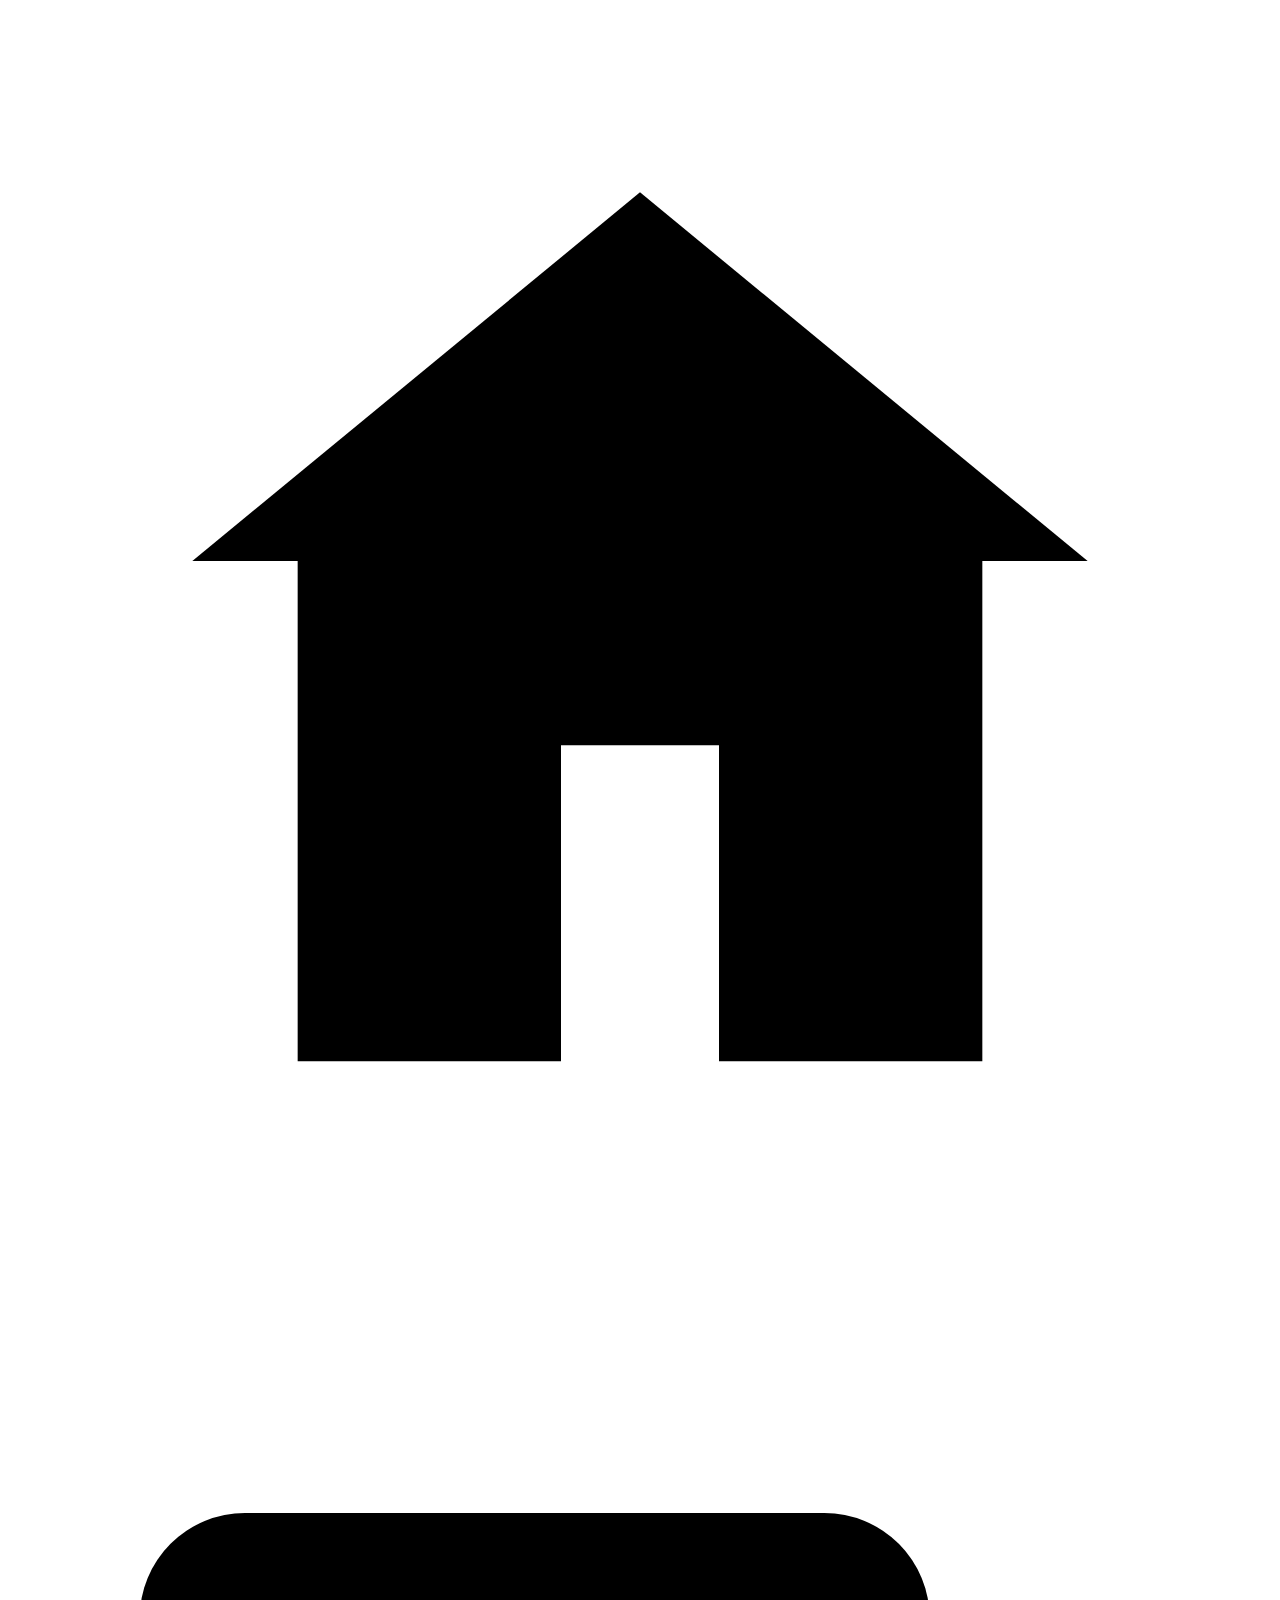
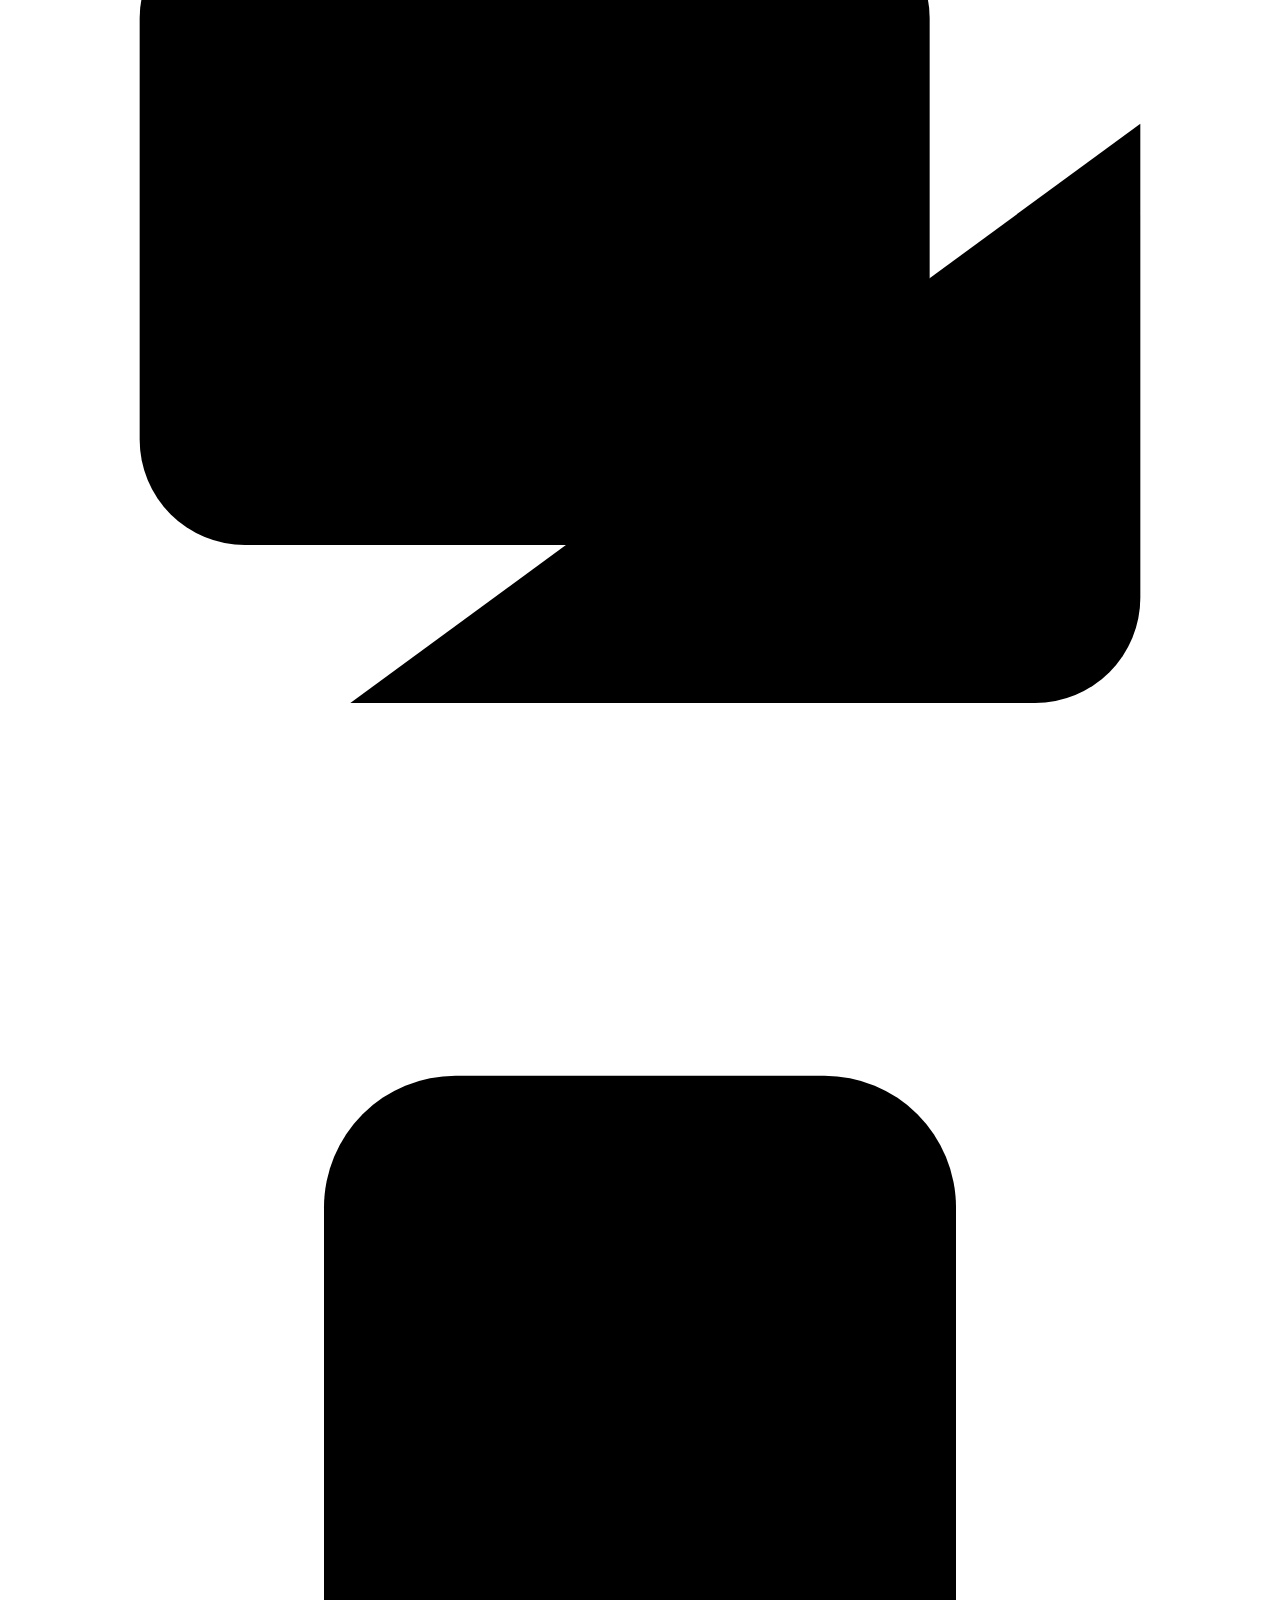
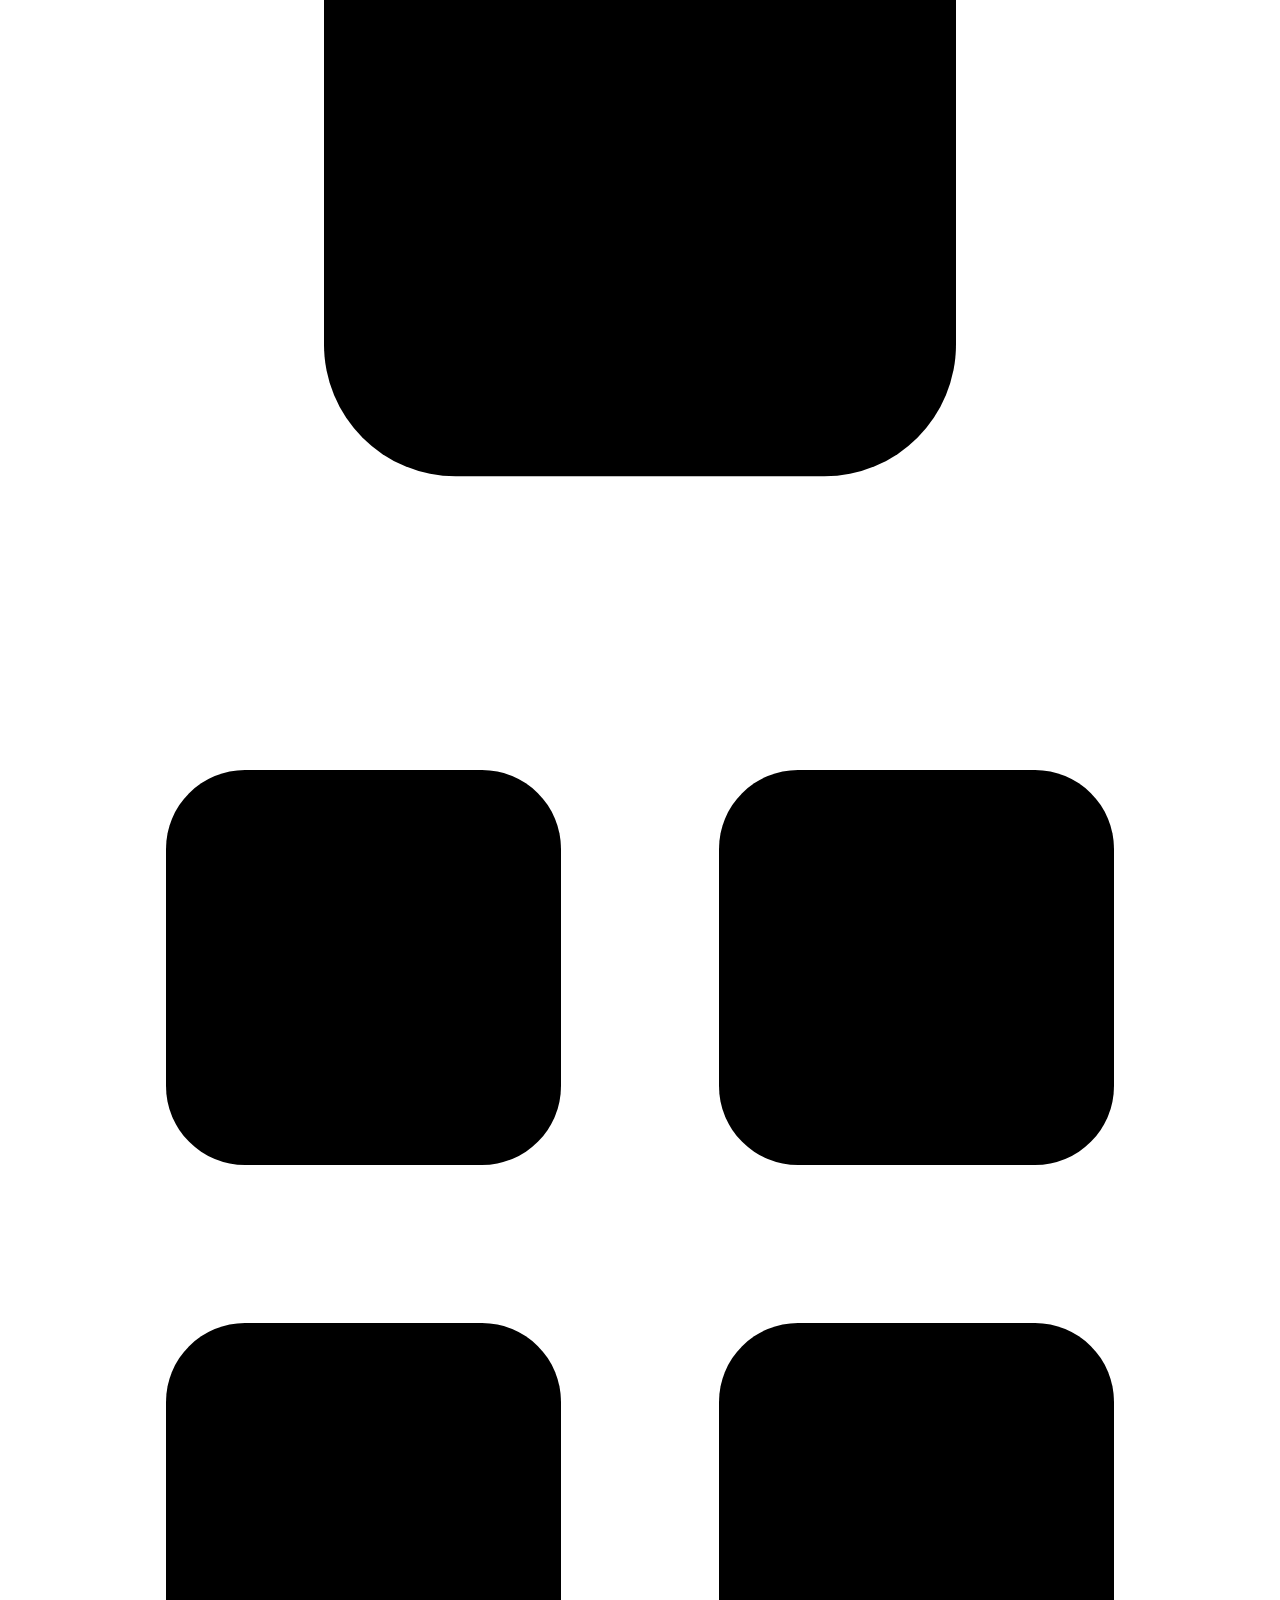
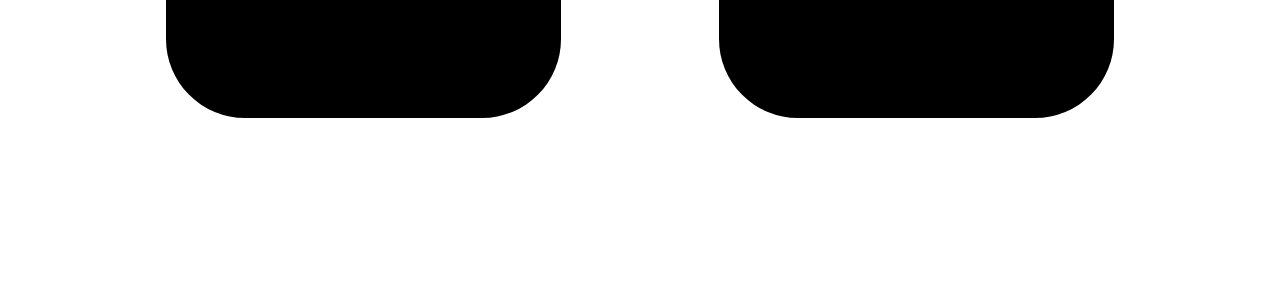
==== vidshelf/static/index.html @ 4d14dcc8 "VidShelf: media tab (all / videos / photos) and smoother motion - The videos tab becomes Media: All " ====
<!doctype html>
<html lang="ko">
<head>
<meta charset="utf-8">
<meta name="viewport" content="width=device-width, initial-scale=1, viewport-fit=cover">
<meta name="theme-color" content="#F4F3EF">
<title>VidShelf</title>
<link rel="icon" href="data:image/svg+xml,%3Csvg xmlns='http://www.w3.org/2000/svg' viewBox='0 0 32 32'%3E%3Crect width='32' height='32' rx='7' fill='%23e8a33d'/%3E%3Cpath d='M12 9l11 7-11 7z' fill='%230f1115'/%3E%3C/svg%3E">
<link rel="stylesheet" href="https://fonts.googleapis.com/css2?family=IBM+Plex+Sans+KR:wght@400;500;600;700&display=swap">
<link rel="stylesheet" href="/style.css">
<script>
/* 첫 화면이 그려지기 전에 테마 적용 (시스템 / 라이트 / 다크) */
(function () {
  var pref = "system";
  try { pref = localStorage.getItem("vs-theme") || "system"; } catch (e) {}
  var sysDark;
  try { sysDark = window.VidShelfApp ? VidShelfApp.isSystemDark() : matchMedia("(prefers-color-scheme: dark)").matches; } catch (e) { sysDark = false; }
  document.documentElement.dataset.theme = pref === "dark" || (pref === "system" && sysDark) ? "dark" : "light";
})();
</script>
</head>
<body>
<header class="topbar">
  <div id="jobbar" class="jobbar" hidden></div>
  <nav class="tabs" aria-label="메뉴">
    <a href="#/home" data-tab="home" aria-label="홈" title="홈"><svg class="ico" viewBox="0 0 24 24" aria-hidden="true"><path d="M3.5 10.5L12 3.5l8.5 7"/><path d="M5.5 9v11h5v-6h3v6h5V9"/></svg></a>
    <a href="#/media" data-tab="media" aria-label="미디어" title="미디어 (동영상·사진)"><svg class="ico" viewBox="0 0 24 24" aria-hidden="true"><rect x="2.5" y="4.5" width="15" height="12" rx="2"/><path d="M8.5 8l4 2.5-4 2.5z"/><path d="M6.5 19.5h13a2 2 0 0 0 2-2v-9"/></svg></a>
    <a href="#/shorts" data-tab="shorts" aria-label="숏폼" title="숏폼 (2분 이하)"><svg class="ico" viewBox="0 0 24 24" aria-hidden="true"><rect x="6" y="2.5" width="12" height="19" rx="2.5"/><path d="M10.5 9.5l4 2.5-4 2.5z"/></svg></a>
    <a href="#/comics" data-tab="comics" id="tab-comics" aria-label="만화" title="만화" hidden><svg class="ico" viewBox="0 0 24 24" aria-hidden="true"><path d="M12 6.5C10 5 7 4.5 3.5 5v13.5C7 18 10 18.5 12 20c2-1.5 5-2 8.5-1.5V5C17 4.5 14 5 12 6.5z"/><path d="M12 6.5V20"/></svg></a>
    <a href="#/library" data-tab="library" aria-label="보관함" title="보관함 (사진·출연자·태그·설정)"><svg class="ico" viewBox="0 0 24 24" aria-hidden="true"><rect x="3" y="3" width="7.5" height="7.5" rx="1.5"/><rect x="13.5" y="3" width="7.5" height="7.5" rx="1.5"/><rect x="3" y="13.5" width="7.5" height="7.5" rx="1.5"/><rect x="13.5" y="13.5" width="7.5" height="7.5" rx="1.5"/></svg></a>
  </nav>
</header>
<main id="app"></main>
<div id="toast" class="toast" hidden></div>
<script src="/app.js"></script>
</body>
</html>
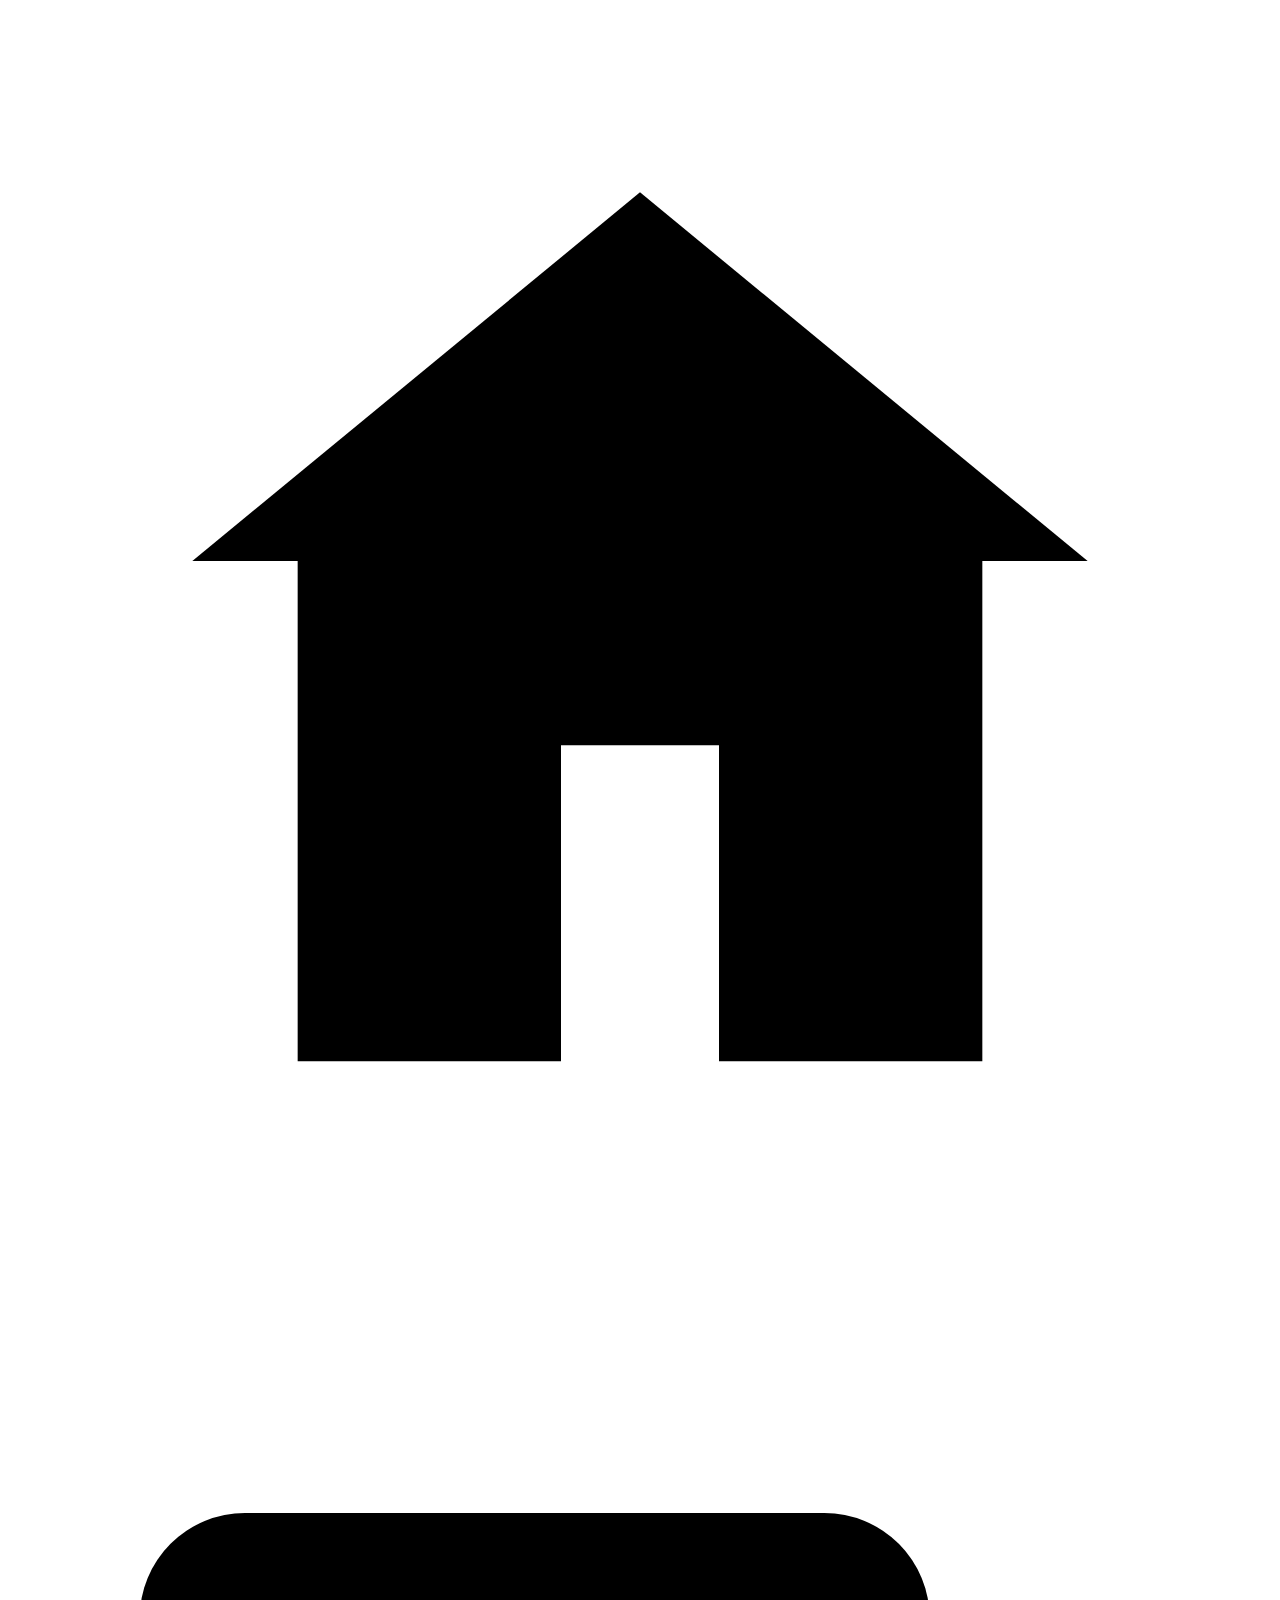
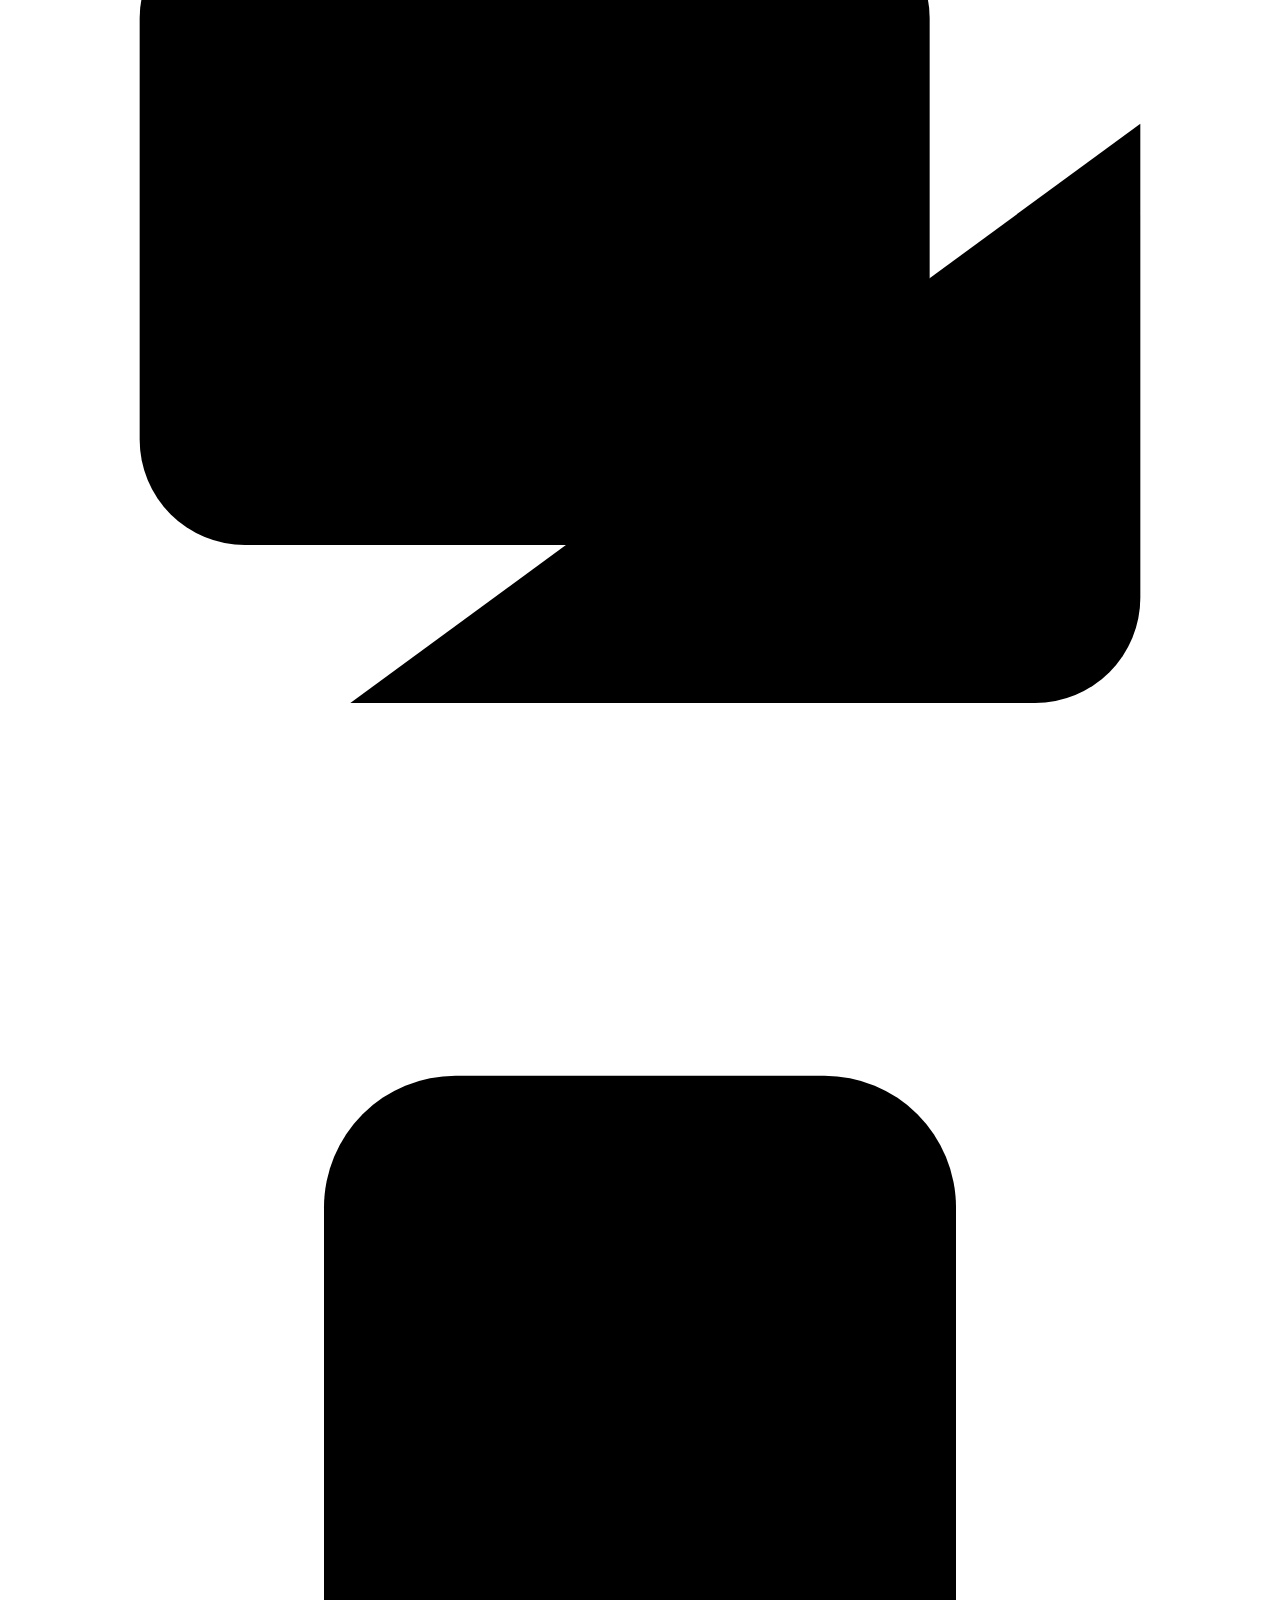
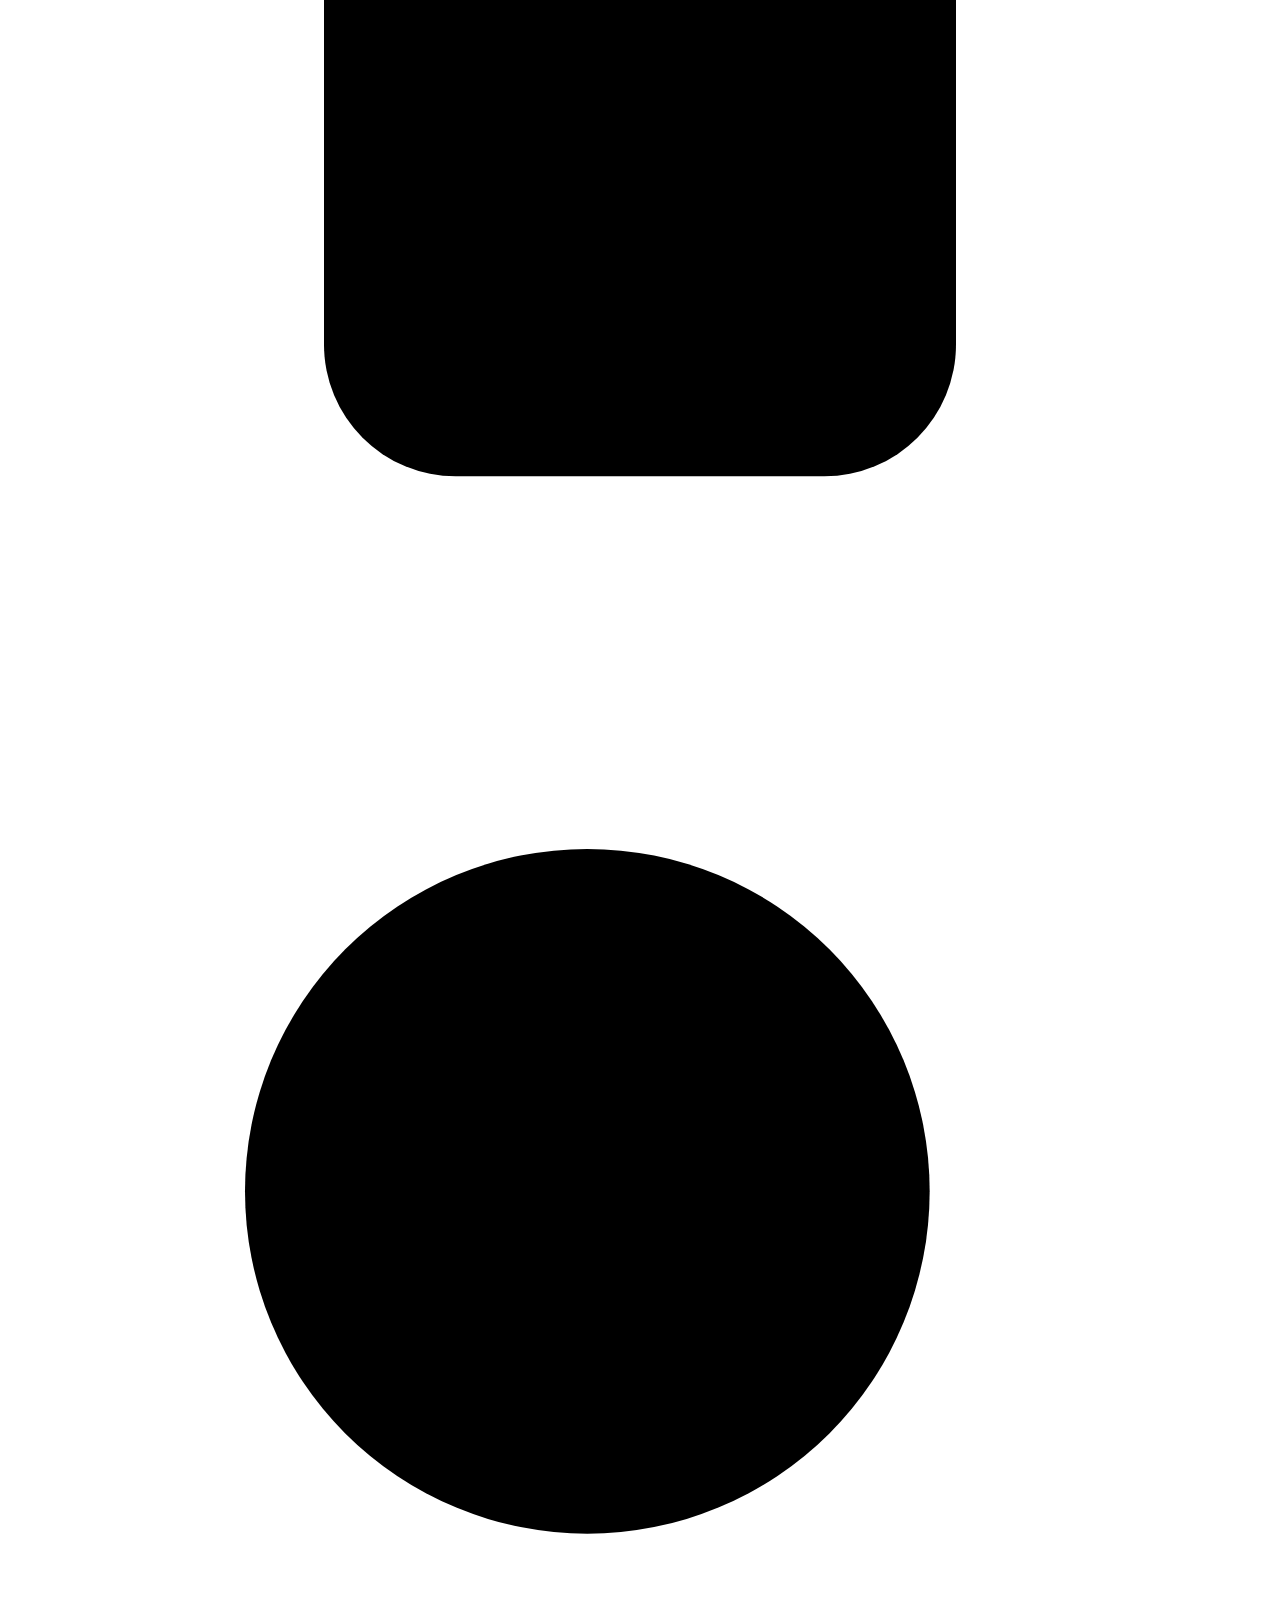
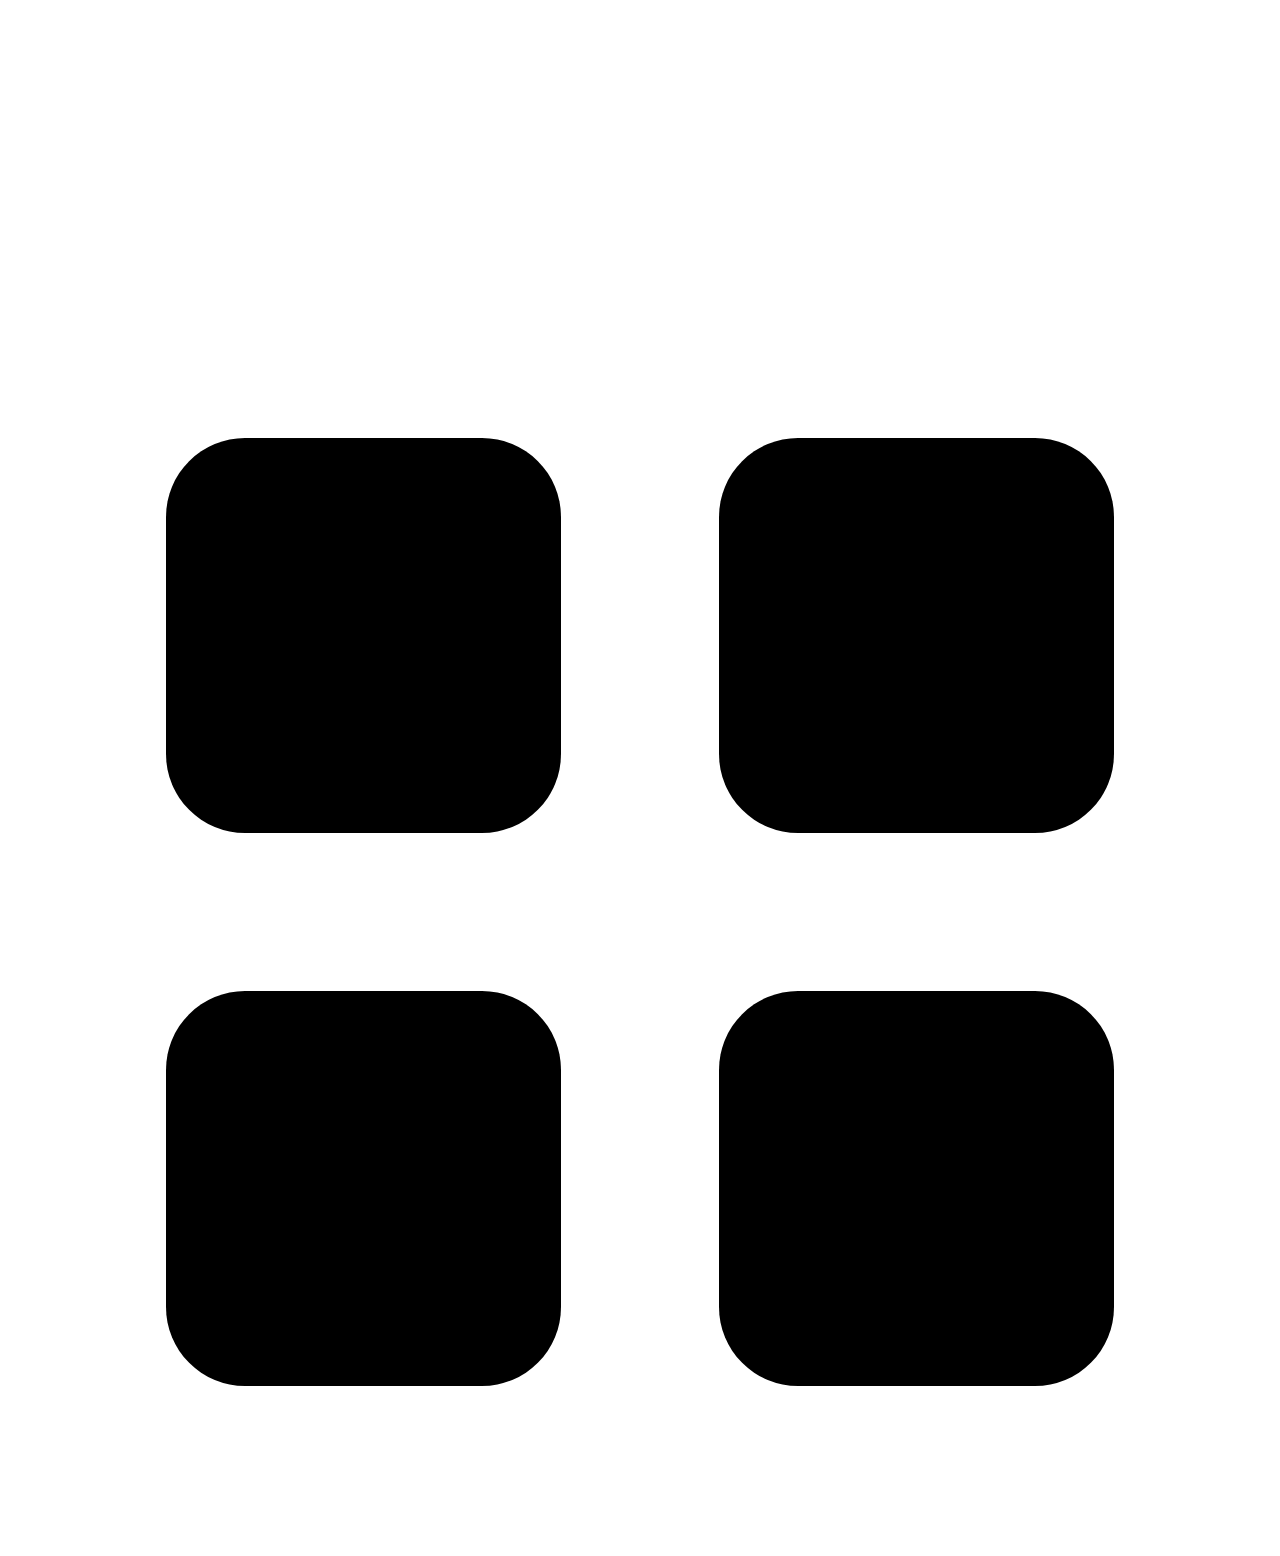
==== commit ea538437: "VidShelf 7.2: explore tab with performer cards, tag and age filters; settings tab cleanup Co-Authore" ====
--- a/vidshelf/static/index.html
+++ b/vidshelf/static/index.html
@@ -26,8 +26,8 @@
     <a href="#/home" data-tab="home" aria-label="홈" title="홈"><svg class="ico" viewBox="0 0 24 24" aria-hidden="true"><path d="M3.5 10.5L12 3.5l8.5 7"/><path d="M5.5 9v11h5v-6h3v6h5V9"/></svg></a>
     <a href="#/media" data-tab="media" aria-label="미디어" title="미디어 (동영상·사진)"><svg class="ico" viewBox="0 0 24 24" aria-hidden="true"><rect x="2.5" y="4.5" width="15" height="12" rx="2"/><path d="M8.5 8l4 2.5-4 2.5z"/><path d="M6.5 19.5h13a2 2 0 0 0 2-2v-9"/></svg></a>
     <a href="#/shorts" data-tab="shorts" aria-label="숏폼" title="숏폼 (2분 이하)"><svg class="ico" viewBox="0 0 24 24" aria-hidden="true"><rect x="6" y="2.5" width="12" height="19" rx="2.5"/><path d="M10.5 9.5l4 2.5-4 2.5z"/></svg></a>
-    <a href="#/comics" data-tab="comics" id="tab-comics" aria-label="만화" title="만화" hidden><svg class="ico" viewBox="0 0 24 24" aria-hidden="true"><path d="M12 6.5C10 5 7 4.5 3.5 5v13.5C7 18 10 18.5 12 20c2-1.5 5-2 8.5-1.5V5C17 4.5 14 5 12 6.5z"/><path d="M12 6.5V20"/></svg></a>
-    <a href="#/library" data-tab="library" aria-label="보관함" title="보관함 (사진·출연자·태그·설정)"><svg class="ico" viewBox="0 0 24 24" aria-hidden="true"><rect x="3" y="3" width="7.5" height="7.5" rx="1.5"/><rect x="13.5" y="3" width="7.5" height="7.5" rx="1.5"/><rect x="3" y="13.5" width="7.5" height="7.5" rx="1.5"/><rect x="13.5" y="13.5" width="7.5" height="7.5" rx="1.5"/></svg></a>
+    <a href="#/explore" data-tab="explore" aria-label="탐색" title="탐색 (출연자)"><svg class="ico" viewBox="0 0 24 24" aria-hidden="true"><circle cx="11" cy="11" r="6.5"/><path d="M16 16l4.5 4.5"/></svg></a>
+    <a href="#/library" data-tab="library" aria-label="설정" title="설정 (즐겨찾기·시청 기록·파일·설정)"><svg class="ico" viewBox="0 0 24 24" aria-hidden="true"><rect x="3" y="3" width="7.5" height="7.5" rx="1.5"/><rect x="13.5" y="3" width="7.5" height="7.5" rx="1.5"/><rect x="3" y="13.5" width="7.5" height="7.5" rx="1.5"/><rect x="13.5" y="13.5" width="7.5" height="7.5" rx="1.5"/></svg></a>
   </nav>
 </header>
 <main id="app"></main>
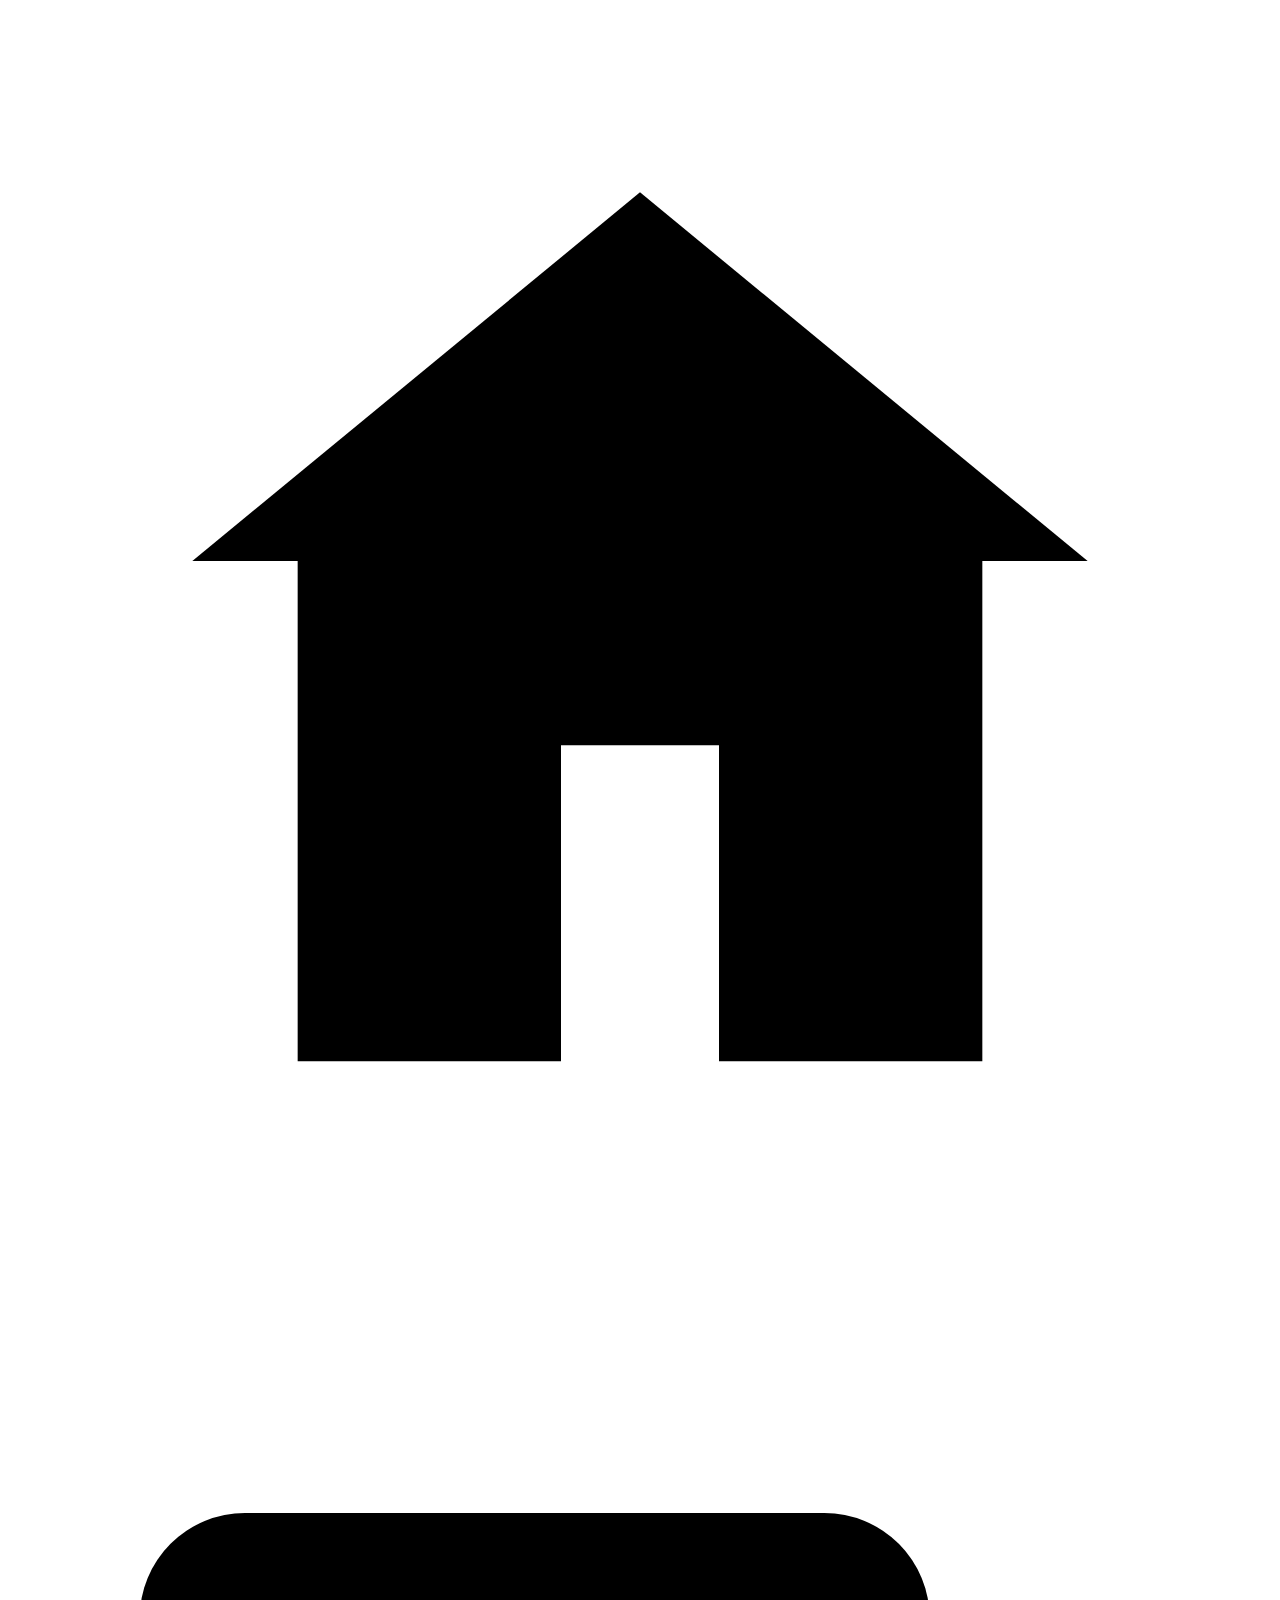
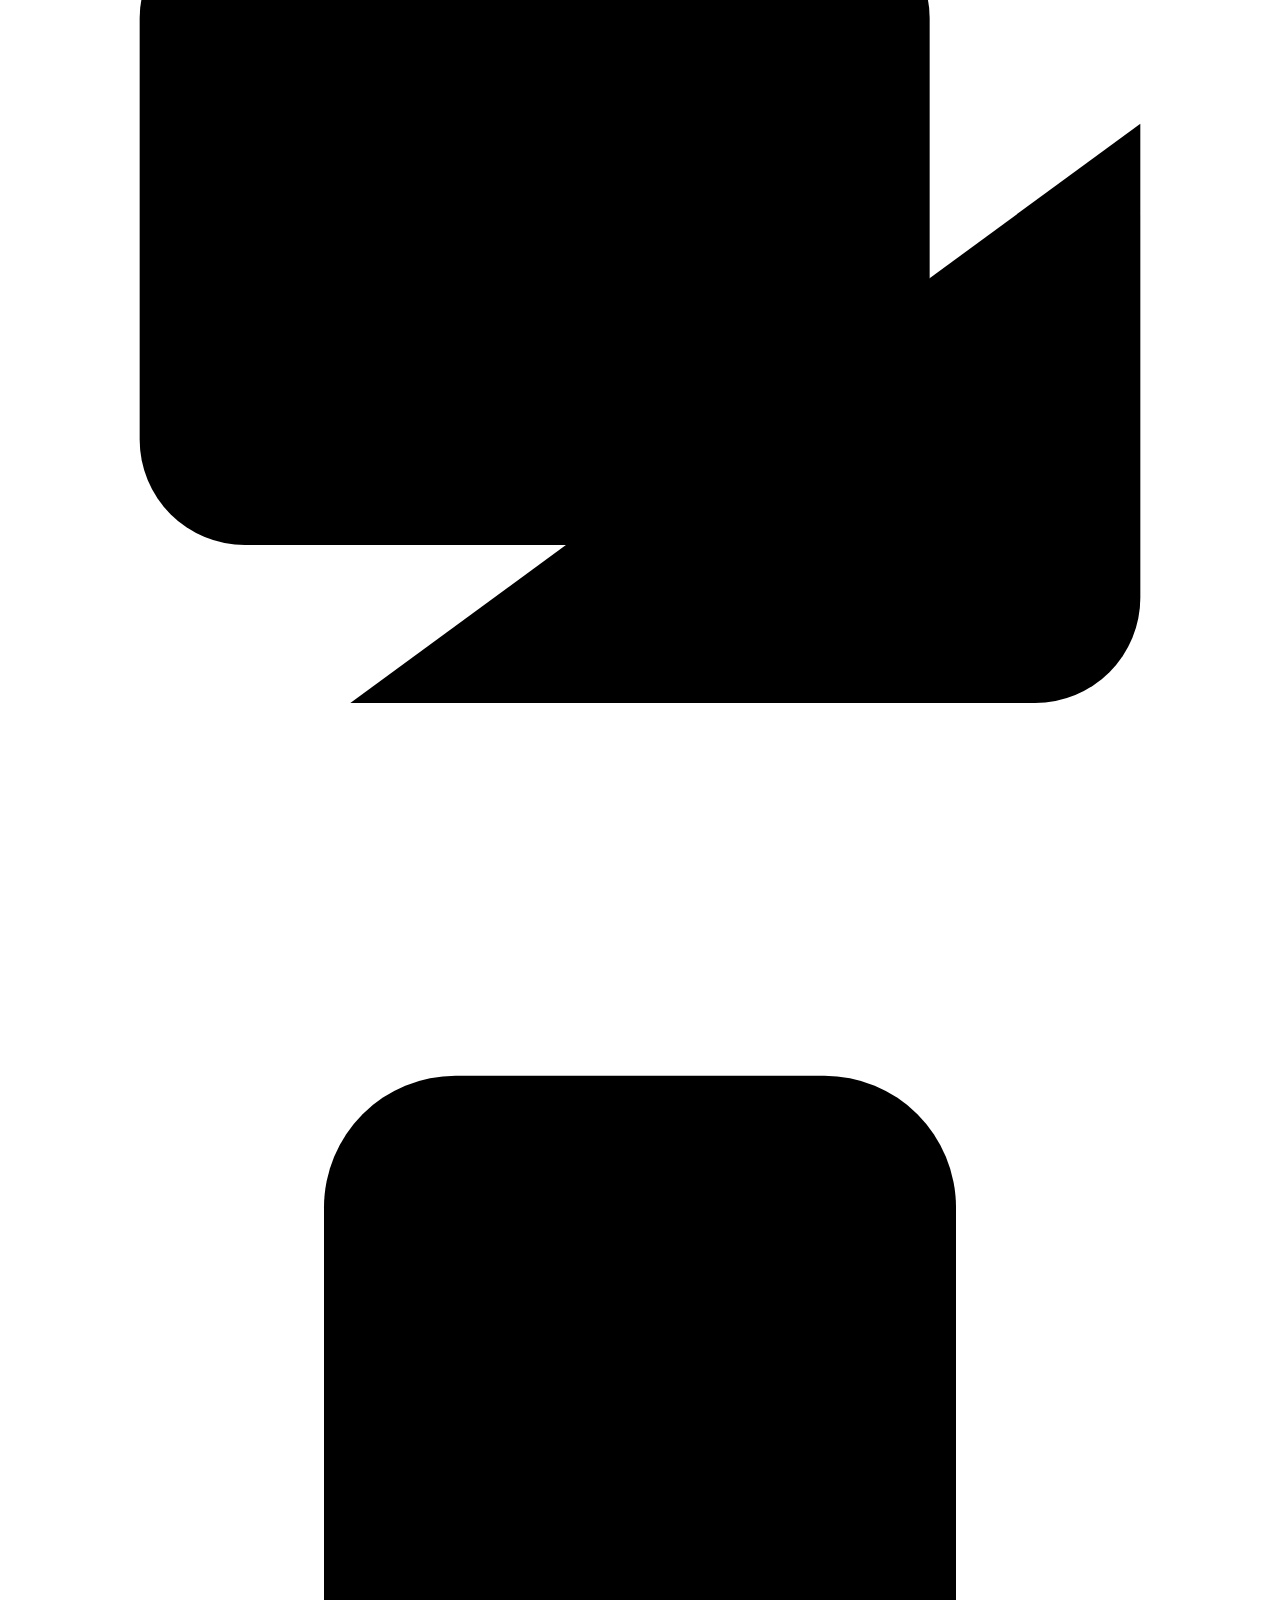
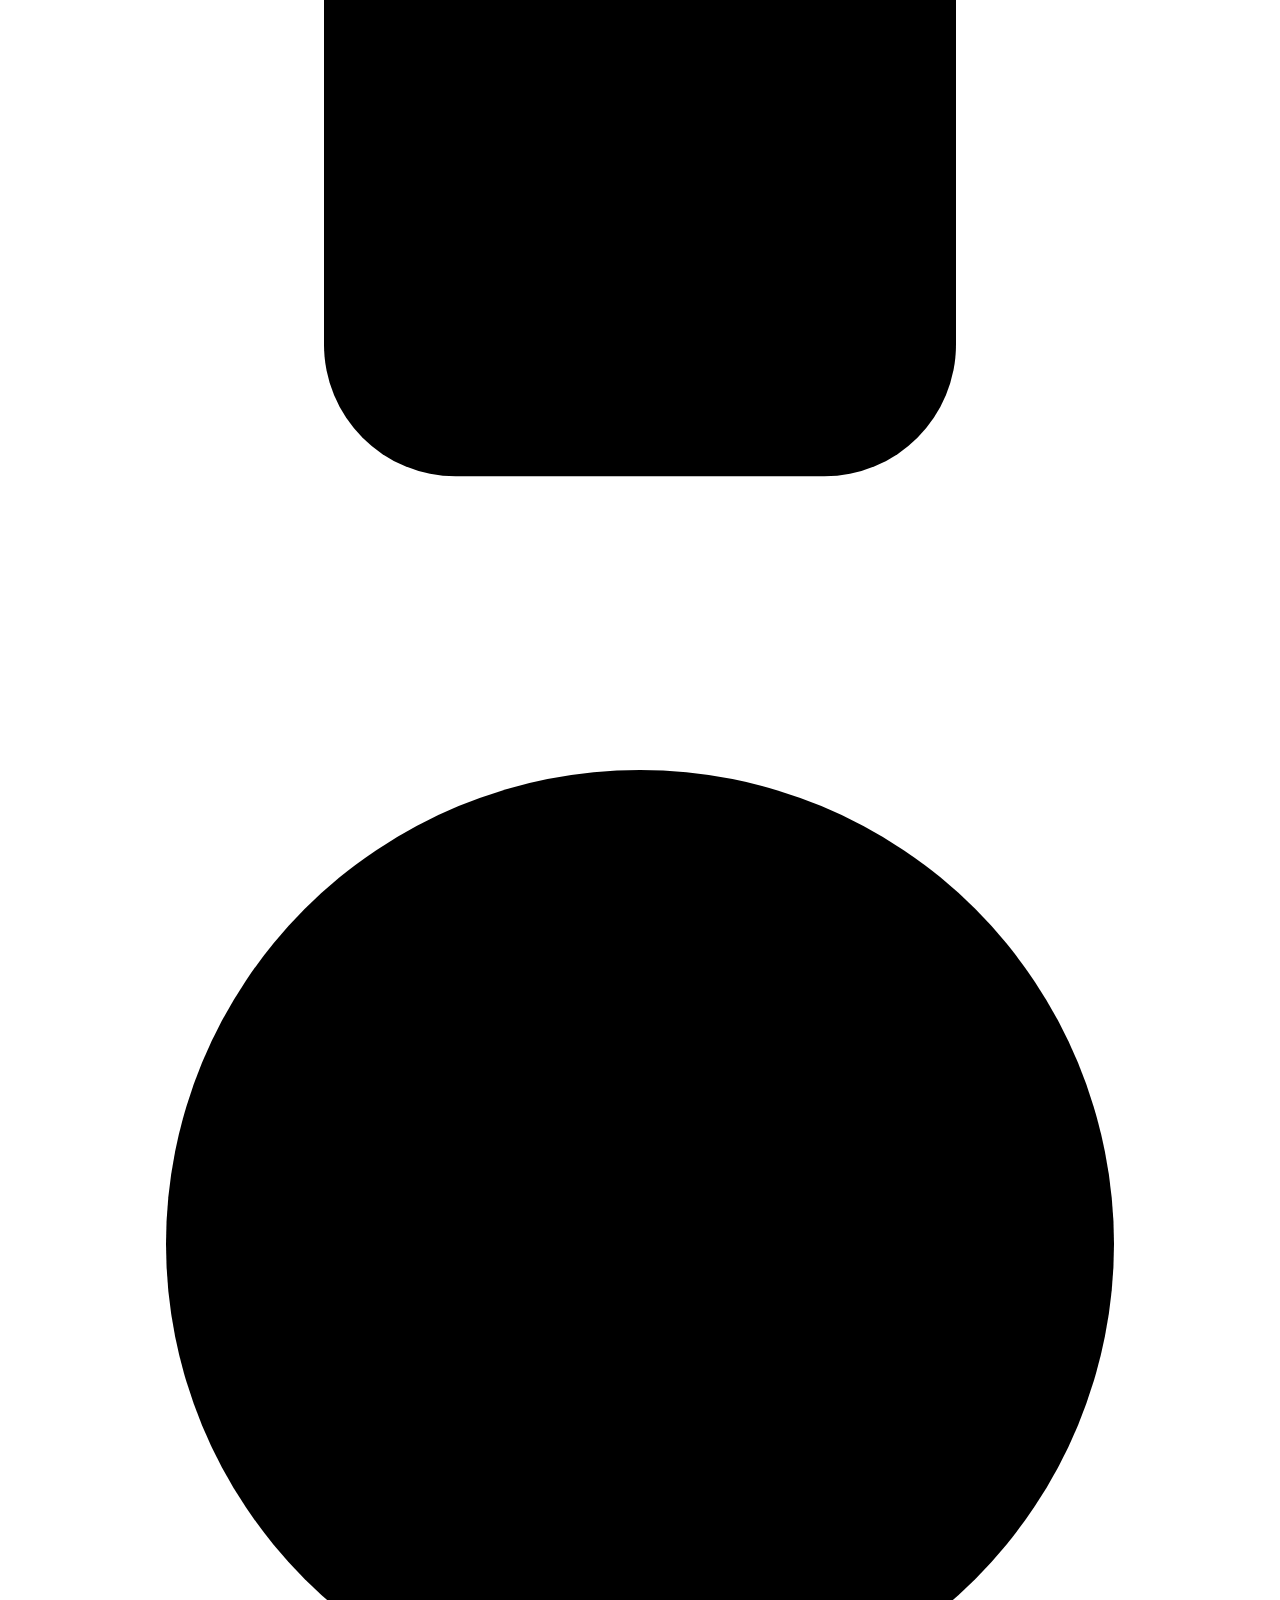
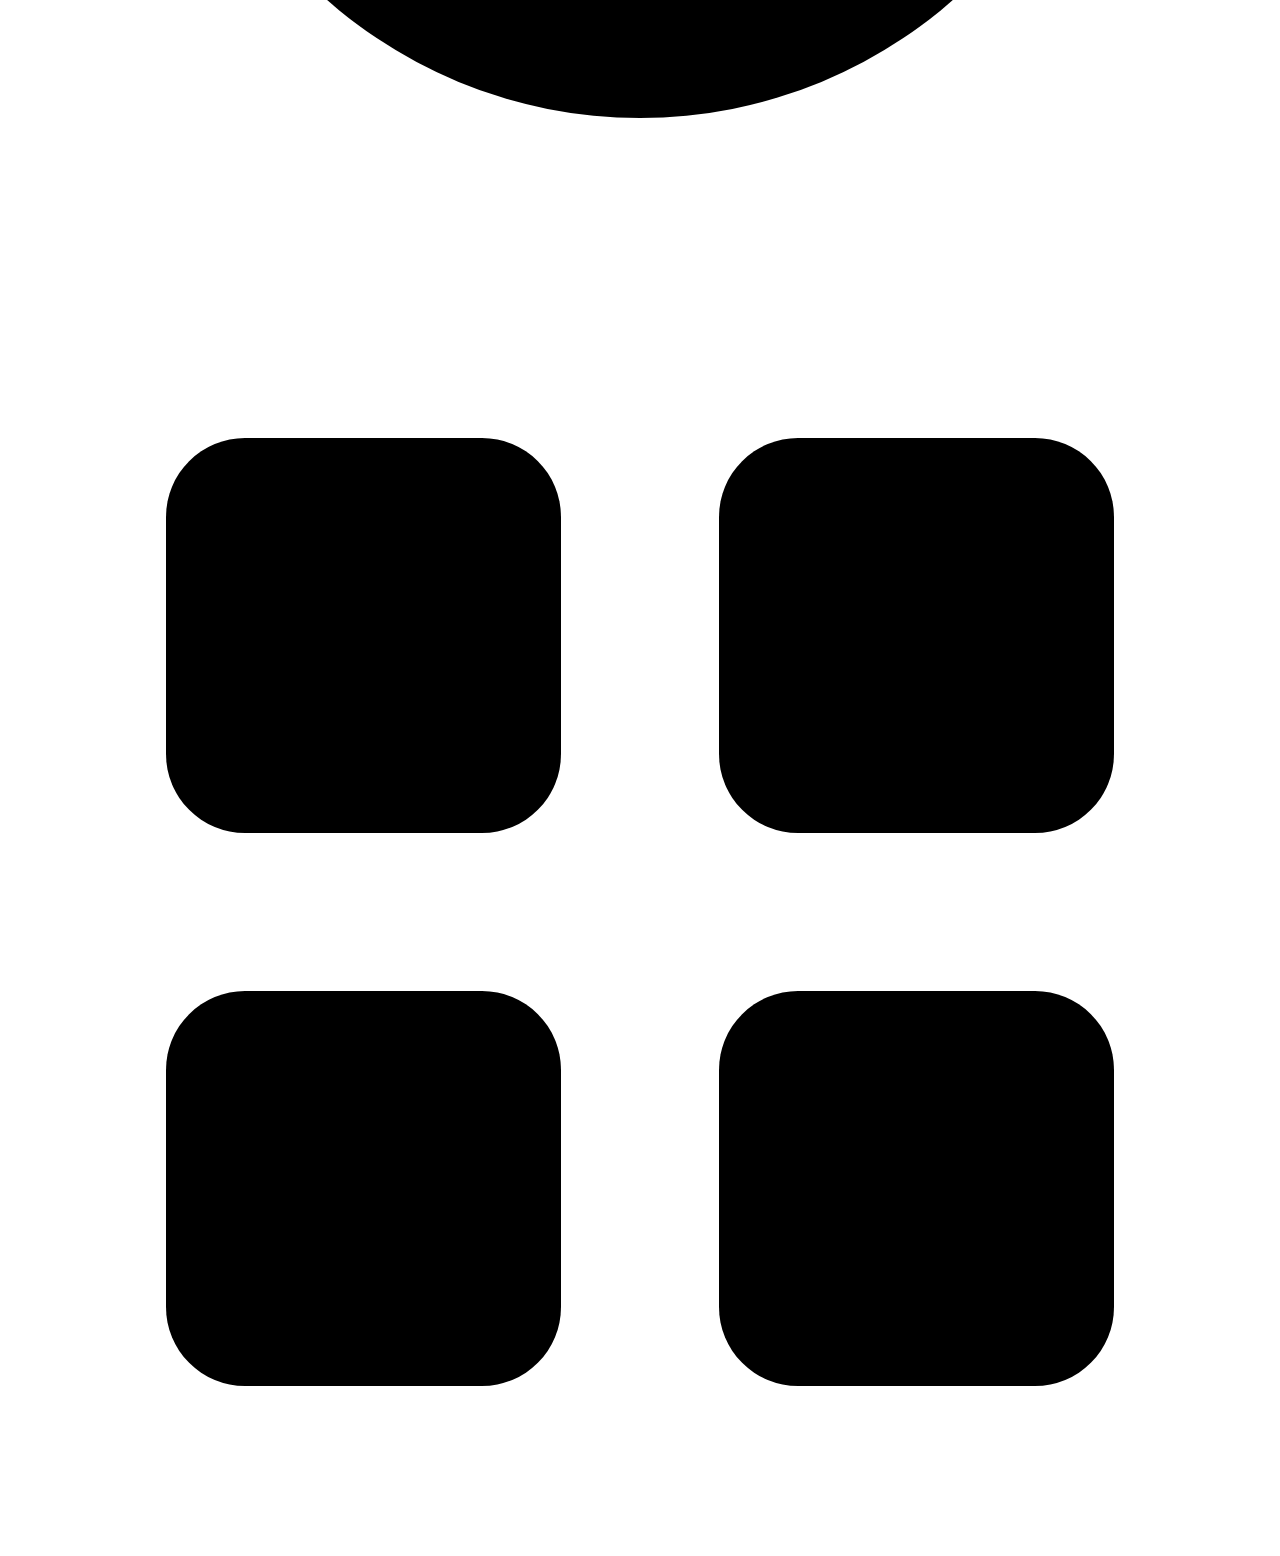
==== commit dff7003d: "VidShelf 7.4: compass icon for explore tab, drop favorites row from settings tab Co-Authored-By: Cla" ====
--- a/vidshelf/static/index.html
+++ b/vidshelf/static/index.html
@@ -26,8 +26,8 @@
     <a href="#/home" data-tab="home" aria-label="홈" title="홈"><svg class="ico" viewBox="0 0 24 24" aria-hidden="true"><path d="M3.5 10.5L12 3.5l8.5 7"/><path d="M5.5 9v11h5v-6h3v6h5V9"/></svg></a>
     <a href="#/media" data-tab="media" aria-label="미디어" title="미디어 (동영상·사진)"><svg class="ico" viewBox="0 0 24 24" aria-hidden="true"><rect x="2.5" y="4.5" width="15" height="12" rx="2"/><path d="M8.5 8l4 2.5-4 2.5z"/><path d="M6.5 19.5h13a2 2 0 0 0 2-2v-9"/></svg></a>
     <a href="#/shorts" data-tab="shorts" aria-label="숏폼" title="숏폼 (2분 이하)"><svg class="ico" viewBox="0 0 24 24" aria-hidden="true"><rect x="6" y="2.5" width="12" height="19" rx="2.5"/><path d="M10.5 9.5l4 2.5-4 2.5z"/></svg></a>
-    <a href="#/explore" data-tab="explore" aria-label="탐색" title="탐색 (출연자)"><svg class="ico" viewBox="0 0 24 24" aria-hidden="true"><circle cx="11" cy="11" r="6.5"/><path d="M16 16l4.5 4.5"/></svg></a>
-    <a href="#/library" data-tab="library" aria-label="설정" title="설정 (즐겨찾기·시청 기록·파일·설정)"><svg class="ico" viewBox="0 0 24 24" aria-hidden="true"><rect x="3" y="3" width="7.5" height="7.5" rx="1.5"/><rect x="13.5" y="3" width="7.5" height="7.5" rx="1.5"/><rect x="3" y="13.5" width="7.5" height="7.5" rx="1.5"/><rect x="13.5" y="13.5" width="7.5" height="7.5" rx="1.5"/></svg></a>
+    <a href="#/explore" data-tab="explore" aria-label="탐색" title="탐색 (출연자)"><svg class="ico" viewBox="0 0 24 24" aria-hidden="true"><circle cx="12" cy="12" r="9"/><path d="M15.5 8.5l-2 5-5 2 2-5z"/></svg></a>
+    <a href="#/library" data-tab="library" aria-label="설정" title="설정 (시청 기록·파일·설정)"><svg class="ico" viewBox="0 0 24 24" aria-hidden="true"><rect x="3" y="3" width="7.5" height="7.5" rx="1.5"/><rect x="13.5" y="3" width="7.5" height="7.5" rx="1.5"/><rect x="3" y="13.5" width="7.5" height="7.5" rx="1.5"/><rect x="13.5" y="13.5" width="7.5" height="7.5" rx="1.5"/></svg></a>
   </nav>
 </header>
 <main id="app"></main>
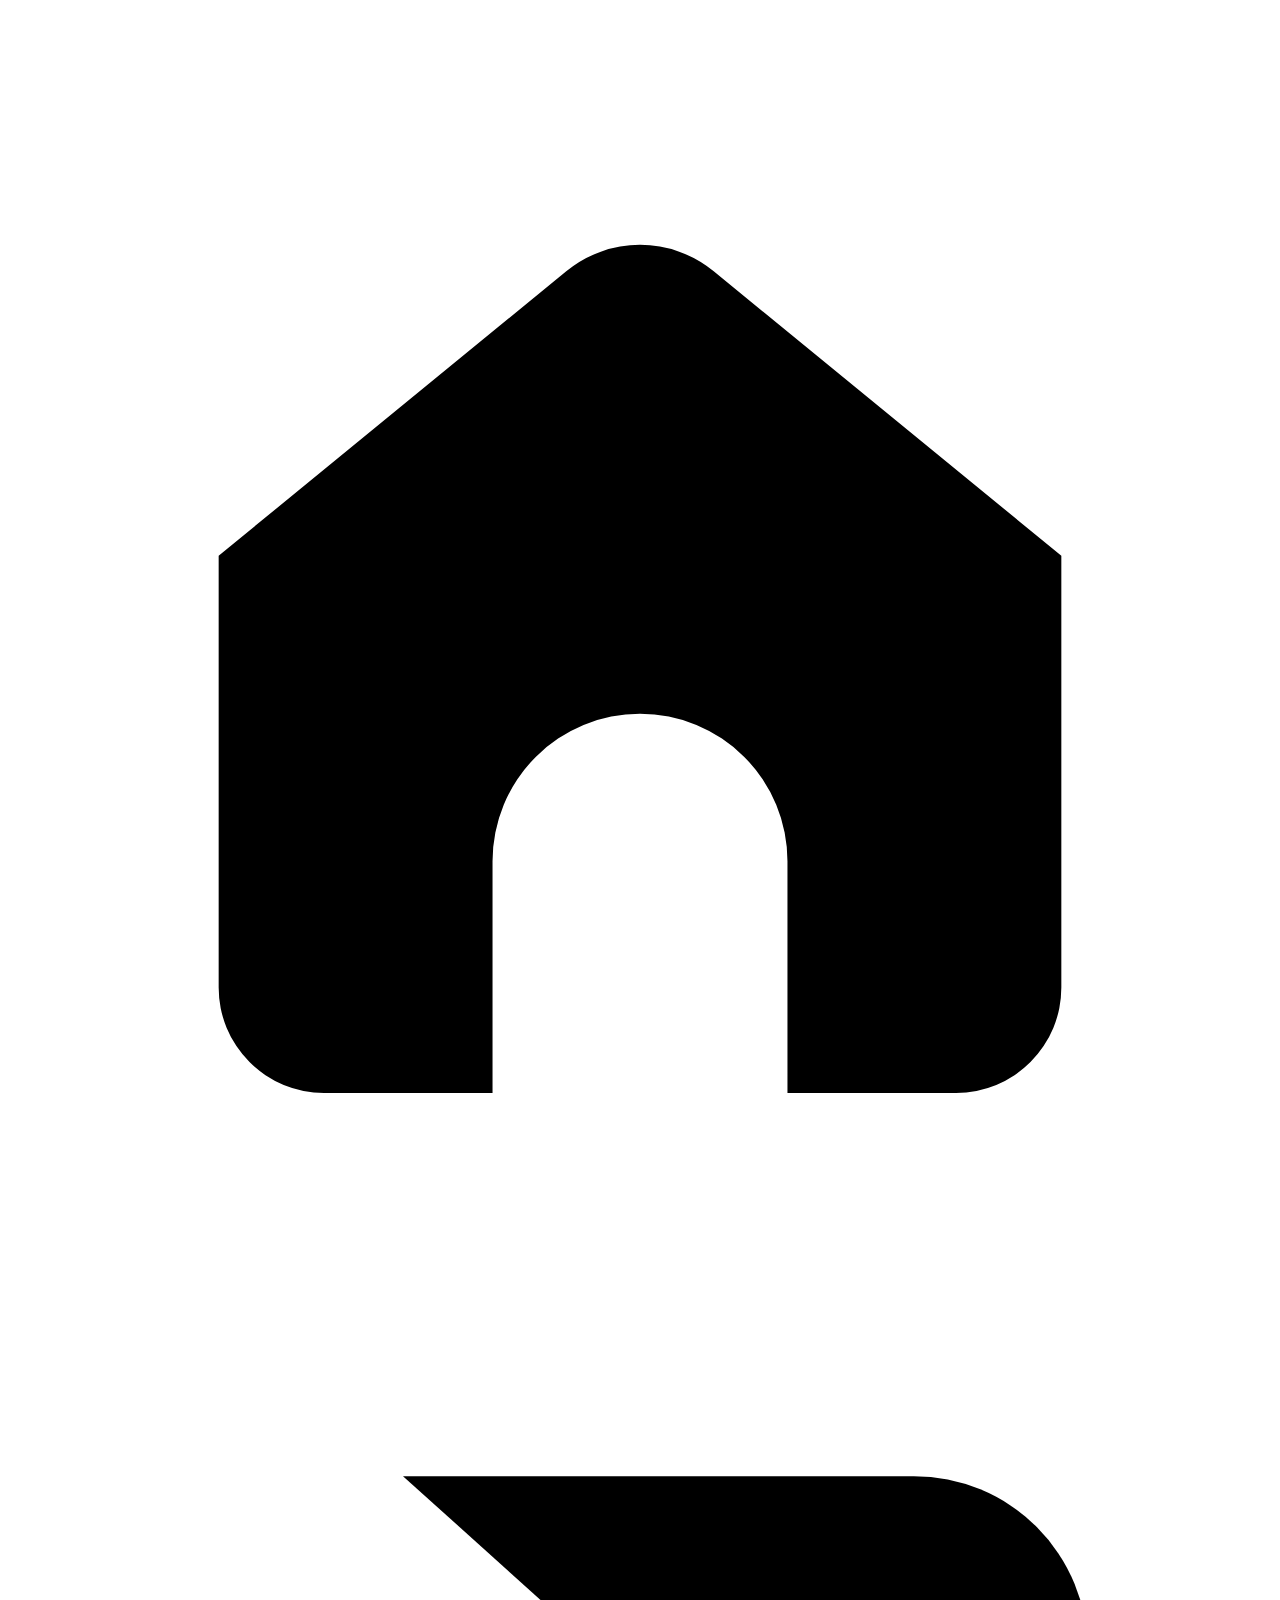
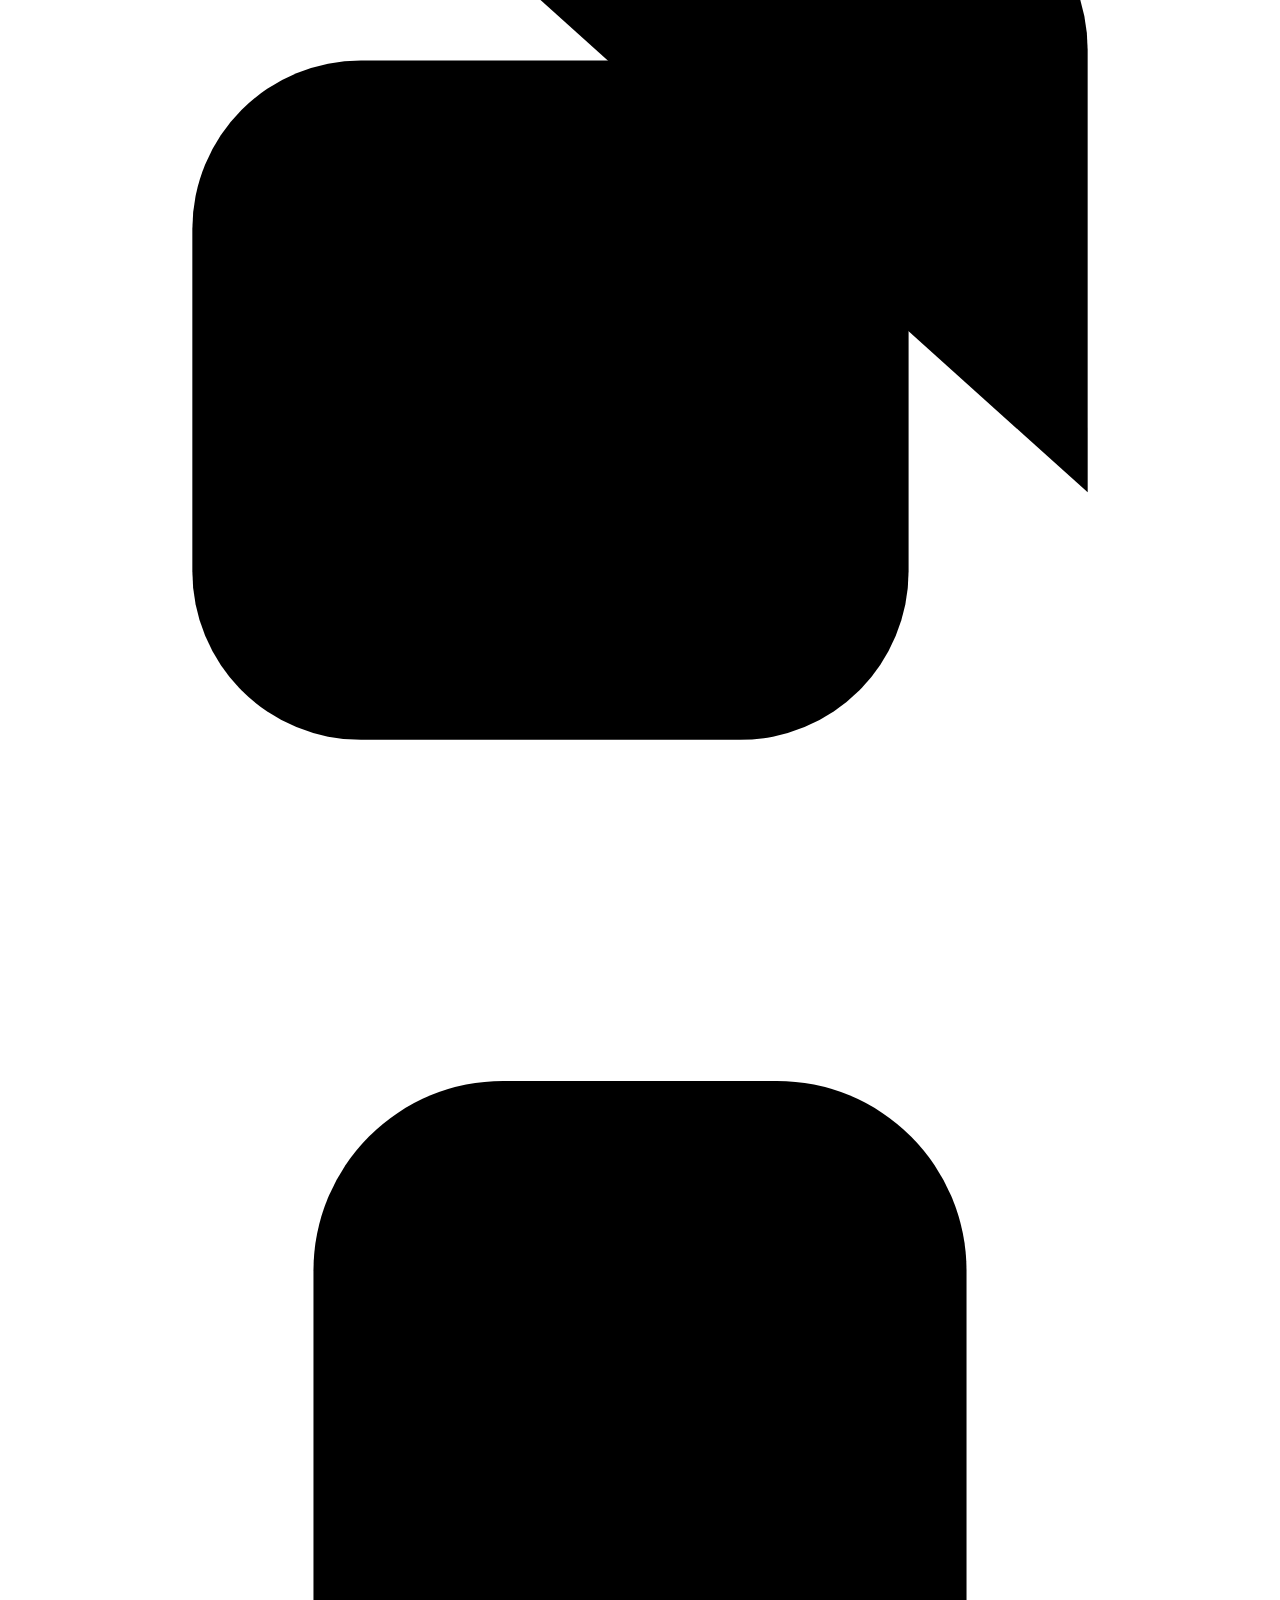
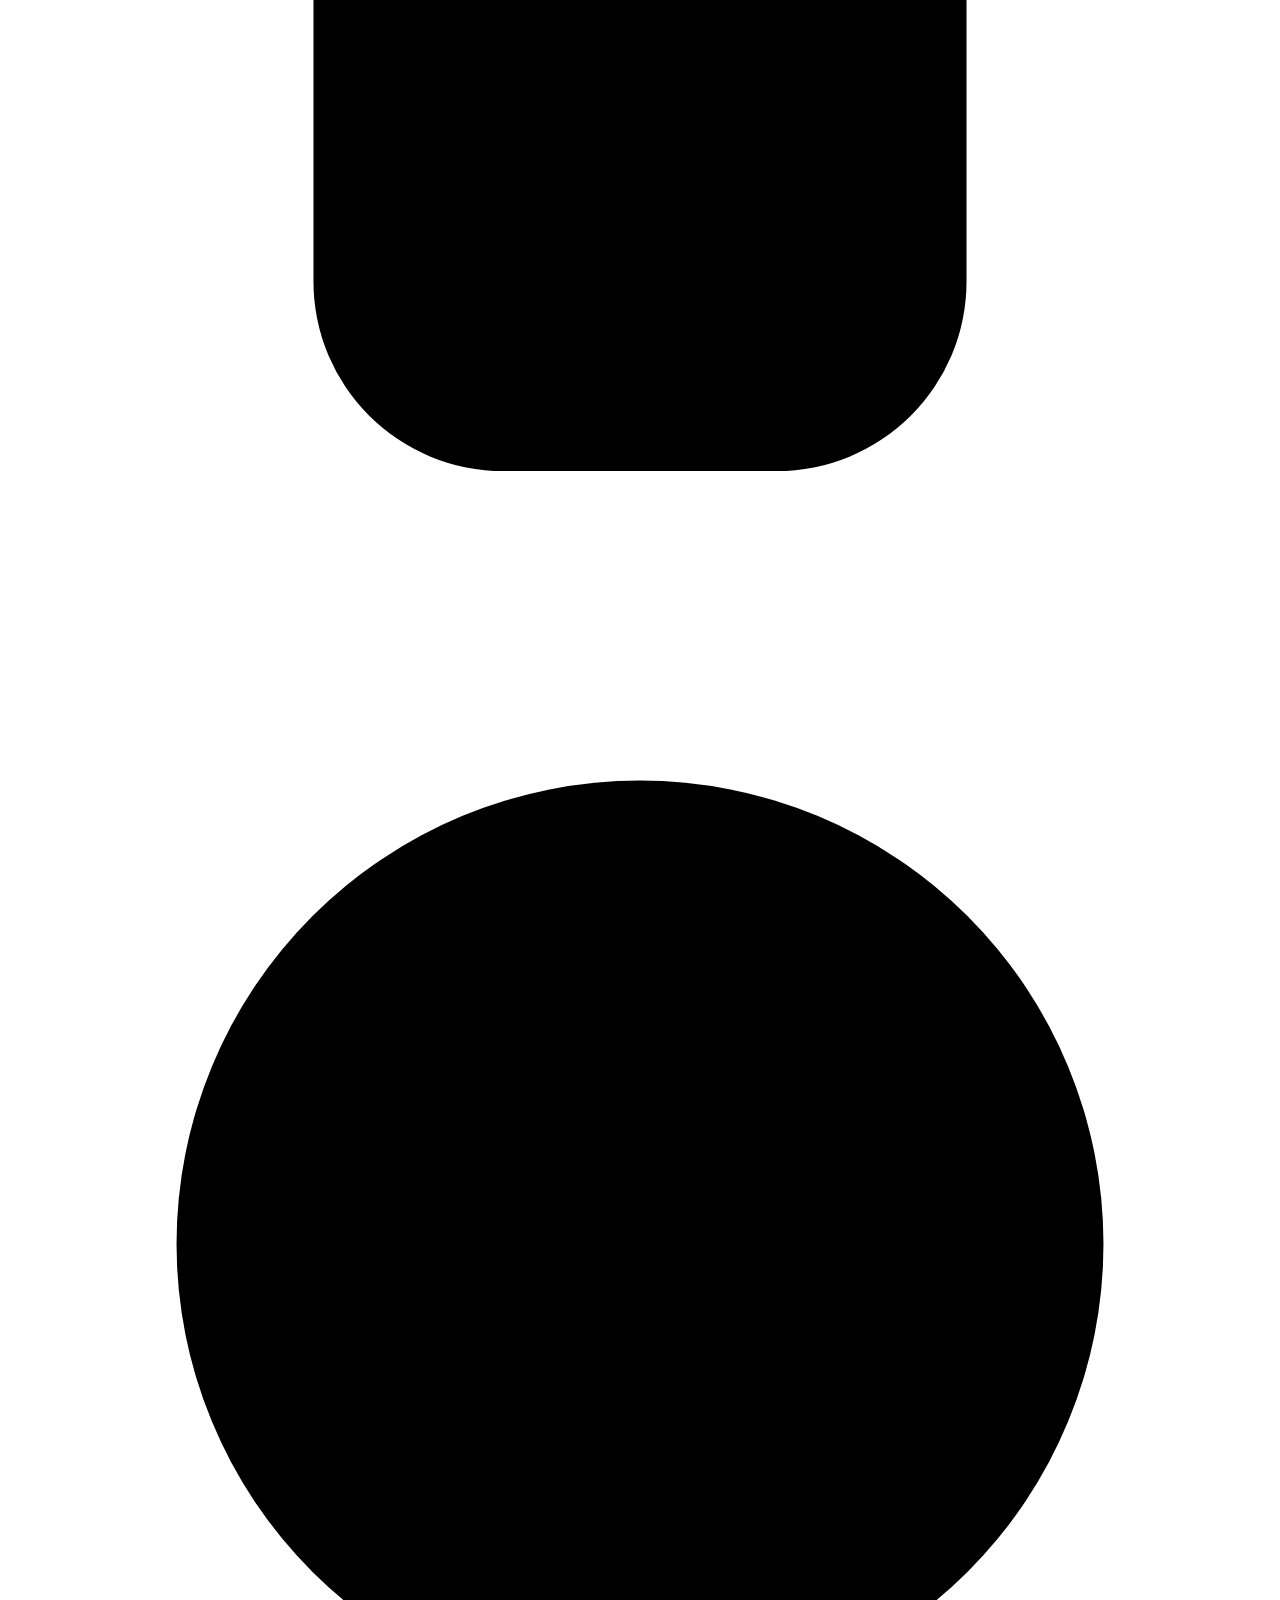
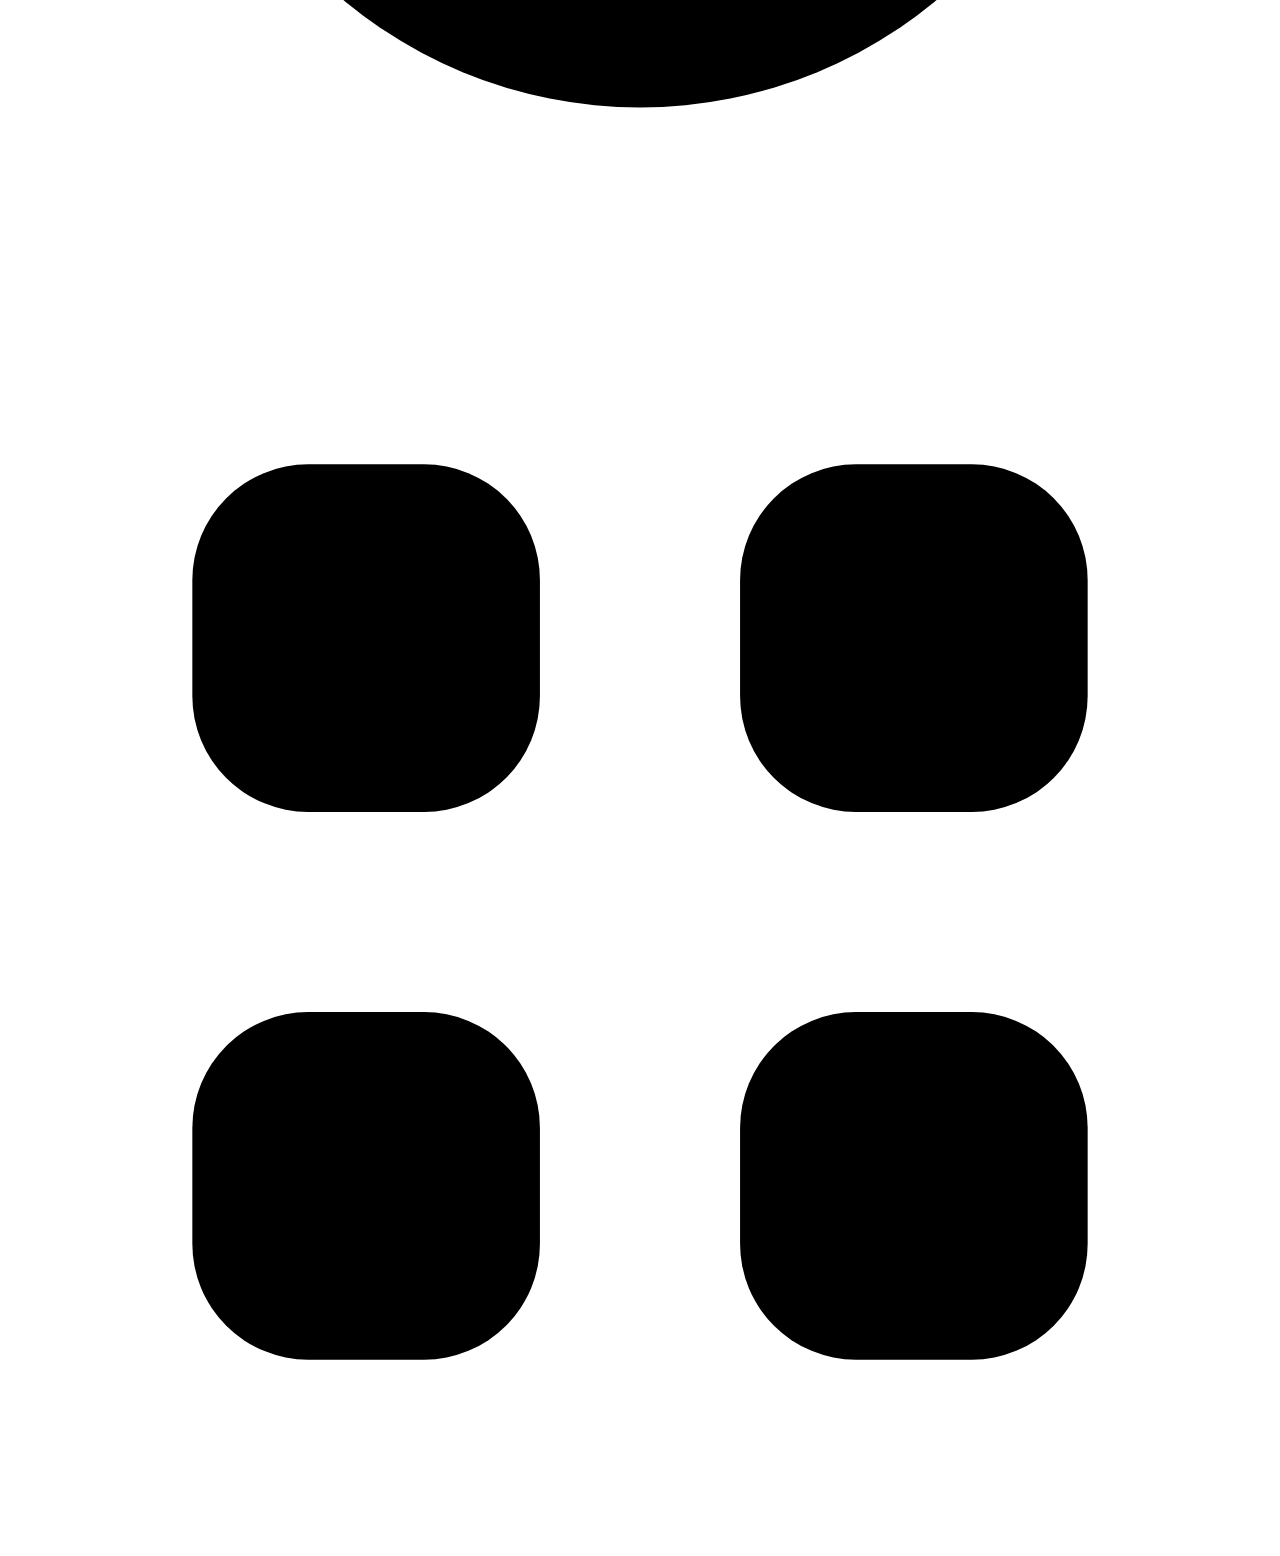
==== commit 3dd5d775: "VidShelf 10.0: one thin rounded icon set across the app in place of emoji, bouncing circle bottom ba" ====
--- a/vidshelf/static/index.html
+++ b/vidshelf/static/index.html
@@ -23,11 +23,12 @@
 <header class="topbar">
   <div id="jobbar" class="jobbar" hidden></div>
   <nav class="tabs" aria-label="메뉴">
-    <a href="#/home" data-tab="home" aria-label="홈" title="홈"><svg class="ico" viewBox="0 0 24 24" aria-hidden="true"><path d="M3.5 10.5L12 3.5l8.5 7"/><path d="M5.5 9v11h5v-6h3v6h5V9"/></svg></a>
-    <a href="#/media" data-tab="media" aria-label="미디어" title="미디어 (동영상·사진)"><svg class="ico" viewBox="0 0 24 24" aria-hidden="true"><rect x="2.5" y="4.5" width="15" height="12" rx="2"/><path d="M8.5 8l4 2.5-4 2.5z"/><path d="M6.5 19.5h13a2 2 0 0 0 2-2v-9"/></svg></a>
-    <a href="#/shorts" data-tab="shorts" aria-label="숏폼" title="숏폼 (2분 이하)"><svg class="ico" viewBox="0 0 24 24" aria-hidden="true"><rect x="6" y="2.5" width="12" height="19" rx="2.5"/><path d="M10.5 9.5l4 2.5-4 2.5z"/></svg></a>
-    <a href="#/explore" data-tab="explore" aria-label="탐색" title="탐색 (출연자)"><svg class="ico" viewBox="0 0 24 24" aria-hidden="true"><circle cx="12" cy="12" r="9"/><path d="M15.5 8.5l-2 5-5 2 2-5z"/></svg></a>
-    <a href="#/library" data-tab="library" aria-label="설정" title="설정 (시청 기록·파일·설정)"><svg class="ico" viewBox="0 0 24 24" aria-hidden="true"><rect x="3" y="3" width="7.5" height="7.5" rx="1.5"/><rect x="13.5" y="3" width="7.5" height="7.5" rx="1.5"/><rect x="3" y="13.5" width="7.5" height="7.5" rx="1.5"/><rect x="13.5" y="13.5" width="7.5" height="7.5" rx="1.5"/></svg></a>
+    <span class="tab-blob" aria-hidden="true"></span>
+    <a href="#/home" draggable="false" data-tab="home" aria-label="홈" title="홈"><svg class="ico" viewBox="0 0 24 24" aria-hidden="true"><path class="b" d="M4 10.4 10.6 5a2.2 2.2 0 0 1 2.8 0L20 10.4V18.6a2 2 0 0 1-2 2h-3.2v-4.4a2.8 2.8 0 0 0-5.6 0v4.4H6a2 2 0 0 1-2-2z"/></svg></a>
+    <a href="#/media" draggable="false" data-tab="media" aria-label="미디어" title="미디어 (동영상·사진)"><svg class="ico" viewBox="0 0 24 24" aria-hidden="true"><path d="M7.5 3.8h9.7a3.3 3.3 0 0 1 3.3 3.3v8.4"/><rect class="b" x="3.5" y="7.3" width="13.6" height="12.9" rx="3.2"/><path class="tp" d="M8.03 11.5Q8.03 10.75 8.69 11.11L12.78 13.39Q13.43 13.75 12.78 14.11L8.69 16.39Q8.03 16.75 8.03 16z"/></svg></a>
+    <a href="#/shorts" draggable="false" data-tab="shorts" aria-label="숏폼" title="숏폼 (2분 이하)"><svg class="ico" viewBox="0 0 24 24" aria-hidden="true"><rect class="b" x="5.8" y="2.6" width="12.4" height="18.8" rx="3.6"/><path class="tp" d="M9.56 9.45Q9.56 8.7 10.22 9.07L14.71 11.63Q15.36 12 14.71 12.37L10.22 14.93Q9.56 15.3 9.56 14.55z"/></svg></a>
+    <a href="#/explore" draggable="false" data-tab="explore" aria-label="탐색" title="탐색 (사람·태그)"><svg class="ico" viewBox="0 0 24 24" aria-hidden="true"><circle class="b" cx="12" cy="12" r="8.8"/><path class="k fk" d="M15.6 8.4 13.4 13.4 8.4 15.6 10.6 10.6z"/></svg></a>
+    <a href="#/library" draggable="false" data-tab="library" aria-label="설정" title="설정 (시청 기록·파일·설정)"><svg class="ico" viewBox="0 0 24 24" aria-hidden="true"><rect class="b" x="3.5" y="3.5" width="6.6" height="6.6" rx="2.2"/><rect class="b" x="13.9" y="3.5" width="6.6" height="6.6" rx="2.2"/><rect class="b" x="3.5" y="13.9" width="6.6" height="6.6" rx="2.2"/><rect class="b" x="13.9" y="13.9" width="6.6" height="6.6" rx="2.2"/></svg></a>
   </nav>
 </header>
 <main id="app"></main>
